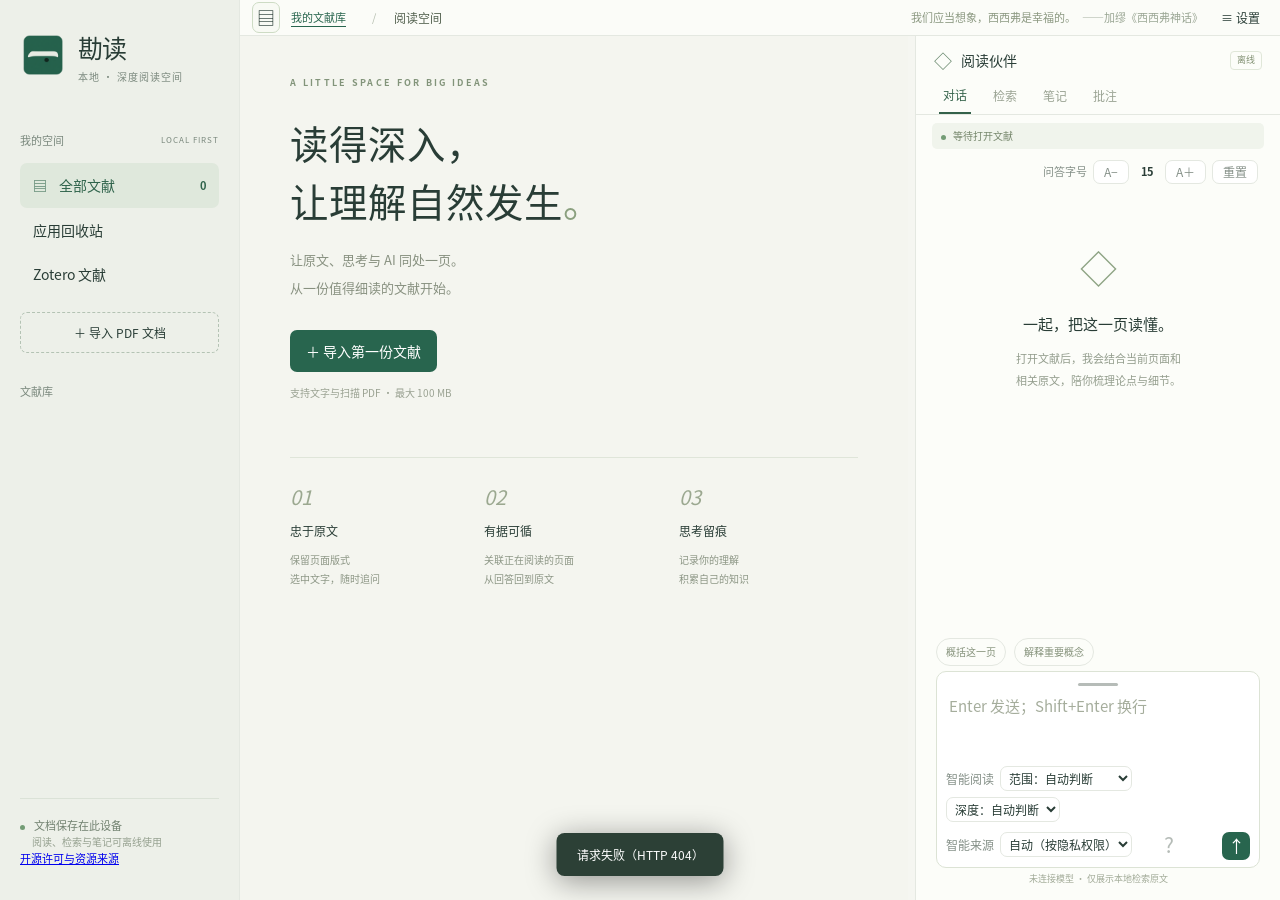
==== static/index.html @ feab648e "勘读 KanRead：首个公开版本 本地优先的人文社科文献工作台：读文献、翻译、批注、笔记、检索都在同一个窗口里完成， 数据留在本机 SQLite。核心主张是**每句结论都要对得上原文**——回答生成" ====
<!doctype html>
<html lang="zh-CN"><head><meta charset="utf-8"><meta name="viewport" content="width=device-width, initial-scale=1"><title>勘读 · KanRead</title><link rel="icon" type="image/png" sizes="512x512" href="/static/icon.png?v=__ASSET_VERSION__"><link rel="icon" type="image/png" sizes="256x256" href="/static/icon-256.png?v=__ASSET_VERSION__"><link rel="stylesheet" href="/static/style.css?v=__ASSET_VERSION__"></head>
<body>
<aside class="library">
  <a class="brand" href="/"><img class="brand-mark" src="/static/icon-256.png?v=__ASSET_VERSION__" alt="" width="46" height="46"><span class="brand-name">勘读<small>本地 · 深度阅读空间</small></span></a>
  <div class="section-label">我的空间 <span>LOCAL FIRST</span></div>
  <button id="library-home" class="nav active">▤ <span>全部文献</span><b id="count">0</b></button>
  <button class="nav" data-library-view="trash">应用回收站</button><button class="nav" data-library-view="zotero">Zotero 文献</button><button id="import" class="import">＋ 导入 PDF 文档</button><input id="file" type="file" accept=".pdf,application/pdf" hidden>
  <div class="section-label list-heading">文献库</div><div id="documents"></div>
  <div class="local-status"><i></i> 文档保存在此设备<small>阅读、检索与笔记可离线使用</small><a href="/legal/NOTICE.html" target="_blank" rel="noopener">开源许可与资源来源</a></div>
</aside>
<main>
  <header><div class="breadcrumb"><button id="breadcrumb-home" title="返回文献工作台">我的文献库</button> <span>/</span> <strong id="doc-title">阅读空间</strong></div><div class="header-right"><p class="epigraph">我们应当想象，西西弗是幸福的。<cite>——加缪《西西弗神话》</cite></p><button id="settings" class="icon-button">≡ <span>设置</span></button></div></header>
  <section id="workbench" hidden>
<div class="workbench-heading"><div><div class="eyebrow">LOCAL LIBRARY</div><h1>文献工作台</h1><p>管理文献、继续阅读，让资料有序积累。</p></div><button id="workbench-import" class="primary">＋ 导入文献</button></div>
<nav class="library-views"><button data-library-view="library" class="active">全部文献</button><button data-library-view="trash">应用回收站</button><button data-library-view="zotero">Zotero</button></nav><div id="library-panel"><div class="workbench-controls"><input id="library-query" aria-label="搜索文献名称、标签或作者" placeholder="搜索文献名称、标签或作者"><select id="library-sort" aria-label="文献排序"><option value="recent">最近导入</option><option value="name">名称排序</option><option value="progress">阅读进度</option></select><input id="show-trash" type="checkbox" hidden></div>
<p id="library-summary" class="hint"></p><div id="document-grid"></div>
<p class="hint">导入 PDF 会复制到应用目录，不移动原文件。应用回收站仅隐藏本应用记录；彻底删除直接删除本应用副本、缓存和阅读数据，不进入 Windows 回收站，不删除原文件或 Zotero / 云端附件。</p></div><section id="zotero-panel" hidden><h2>Zotero 文献</h2><p class="hint">无需手动导入。本机附件以只读链接打开；云端 / 坚果云附件按需缓存。首次打开建立本地索引，批注仅保存在本应用。</p><label>分类 <select id="zotero-collection" aria-label="Zotero 分类"><option value="">全部文献</option></select></label><p class="hint">分类按 Zotero 层级展示，选择分类查看直接收录的文献；子分类可单独选择。</p><form id="zotero-search"><input id="zotero-query" placeholder="搜索 Zotero 文献标题或作者" aria-label="搜索 Zotero 文献标题或作者"><button class="secondary">刷新 / 搜索</button></form><p id="zotero-feedback" role="status"></p><div id="zotero-items"></div><button id="zotero-more" hidden>加载更多</button></section>
</section><div class="workspace">
    <section class="reader">
      <div id="welcome" class="welcome"><div class="eyebrow">A LITTLE SPACE FOR BIG IDEAS</div><h1>读得深入，<br>让理解自然发生<span>。</span></h1><p>让原文、思考与 AI 同处一页。<br>从一份值得细读的文献开始。</p><button id="start" class="primary">＋ 导入第一份文献</button><small>支持文字与扫描 PDF · 最大 100 MB</small><div class="feature-grid"><div><b>01</b><h3>忠于原文</h3><p>保留页面版式<br>选中文字，随时追问</p></div><div><b>02</b><h3>有据可循</h3><p>关联正在阅读的页面<br>从回答回到原文</p></div><div><b>03</b><h3>思考留痕</h3><p>记录你的理解<br>积累自己的知识</p></div></div></div>
      <div id="toolbar" class="toolbar" hidden><div><button id="prev" title="上一页">‹</button><input id="page-number" type="number" min="1" aria-label="页码"><span id="page-total"></span><button id="next" title="下一页">›</button></div><div><button id="zoom-out" title="缩小">−</button><span id="zoom-label">100%</span><button id="zoom-in" title="放大">＋</button><span class="divider"></span><button id="crop">▣ 框选识别</button></div></div>
      <div id="viewport" class="viewport" hidden><div id="paper"><img id="page-image" draggable="false" alt="PDF 原始页面"><div id="annotation-layer"></div><div id="text-layer"></div><div id="highlight"></div><div id="crop-box"></div></div></div>
      <div id="reader-footer" class="reader-footer" hidden><span>选中文字后点击「提问」，或按 Ctrl + Enter</span><button id="annotate-selection">添加批注</button><button id="ask-selection">◇ 对选中文字提问</button></div>
    </section>
    <aside class="assistant-panel"><div class="panel-title"><span class="spark">◇</span><b>阅读伙伴</b><span id="model-badge">离线</span></div>
      <div class="tabs"><button class="active" data-tab="chat">对话</button><button data-tab="search">检索</button><button data-tab="notes">笔记</button><button data-tab="annotations">批注</button></div>
      <div id="context" class="context"><i></i><span>等待打开文献</span></div>
      <section id="chat-tab" class="tab-content"><div class="chat-toolbar" role="group" aria-label="问答字号"><span>问答字号</span><button type="button" id="chat-font-down" aria-label="减小问答字号">A−</button><output id="chat-font-value" aria-live="polite">15</output><button type="button" id="chat-font-up" aria-label="增大问答字号">A＋</button><button type="button" id="chat-font-reset">重置</button></div><div id="messages" class="messages"><div class="chat-intro"><span>◇</span><h2>一起，把这一页读懂。</h2><p>打开文献后，我会结合当前页面和<br>相关原文，陪你梳理论点与细节。</p></div></div><div id="selection" hidden><div>选中的原文 <span id="selection-origin"></span><button id="edit-selection" hidden>编辑</button><button id="clear-selection">×</button></div><p></p><textarea id="selection-editor" rows="4" aria-label="可校对的选文" placeholder="识别结果可以在这里直接修改，改完点「完成」" hidden></textarea></div><div class="suggestions"><button data-question="请概括当前页的核心论点">概括这一页</button><button data-question="请解释当前页的重要概念">解释重要概念</button></div><form id="chat-form"><textarea id="question" rows="3" placeholder="Enter 发送；Shift / Ctrl + Enter 换行" aria-label="向阅读伙伴提问"></textarea><div class="compose-bottom"><label class="reading-picker"><span>智能阅读</span><select id="reading-scope" aria-label="阅读范围" title="读哪里：本页与相邻页 / 整篇文献 / 跨文献"><option value="auto">范围：自动判断</option><option value="local">范围：本页与相邻页</option><option value="document">范围：整篇文献</option><option value="corpus">范围：跨文献</option></select><select id="reading-rigor" aria-label="阅读深度" title="读多深：是否做缺口回读"><option value="auto">深度：自动判断</option><option value="fast">深度：快速</option><option value="standard">深度：标准</option><option value="exhaustive">深度：全面核查</option></select></label><label class="reading-picker"><span>智能来源</span><select id="source-policy" aria-label="来源策略" title="能不能用文献以外的来源"><option value="auto">自动（按隐私权限）</option><option value="document_only">仅文献</option></select></label><input id="cross-book" type="checkbox" hidden="hidden"><input id="whole-doc" type="checkbox" hidden="hidden"><input id="use-knowledge" type="checkbox" hidden="hidden"><input id="use-web" type="checkbox" hidden="hidden"><select id="mode" aria-label="阅读模式" hidden><option value="close">精读</option><option value="broad">泛读</option></select><button id="reading-help" class="reading-help" type="button" aria-haspopup="dialog" title="这些选项分别会做什么" aria-label="选项说明">?</button><button id="send" class="primary" type="submit" title="发送">↑</button></div></form><dialog id="reading-help-dialog" class="reading-help-dialog" aria-label="智能阅读与智能来源说明"><h3>智能阅读 / 智能来源会做什么</h3><p id="reading-hint" class="reading-hint" role="status" aria-live="polite"></p><p class="hint">换一个选项，这里的内容会跟着变；文案描述的是程序里真实发生的事。</p><form method="dialog"><button class="primary" type="submit">知道了</button></form></dialog><p id="mode-help" class="mode-help" hidden>精读：优先选段与邻页，解释概念、论据和推理。</p><div id="web-options" hidden><small>自动规划搜索主题，默认发送前确认。平台和隐私权限在「设置」管理。</small></div><div class="privacy-caption" id="privacy">未连接模型 · 仅展示本地检索原文</div></section>
      <section id="search-tab" class="tab-content" hidden><form id="search-form" class="search-form"><input id="search-query" placeholder="搜索概念、关键词…" required aria-label="检索词"><button class="primary">检索</button></form><p class="hint">搜索范围与模式沿用对话下方设置。</p><div id="search-results"></div></section>
      <section id="notes-tab" class="tab-content" hidden><div class="notes-head"><span>把理解写下来</span><button id="export">↓ 导出 Markdown</button></div><form id="note-form"><textarea id="note-content" rows="5" placeholder="记录此页的想法，选中的原文将一并保存…" required></textarea><button class="primary">保存笔记</button></form><div id="notes"></div></section>
      <section id="annotations-tab" class="tab-content" hidden><p class="hint">选文可标记高亮、下划线或段落侧线；扫描页可直接框选。此处添加整页批注，原 PDF 不改写。</p><button id="new-annotation" class="secondary">＋ 添加批注</button><button id="undo-annotation" hidden>撤销删除</button><div id="annotations"></div></section>
    </aside>
  </div>
</main>
<div id="toast" role="status" popover="manual" hidden></div>
<div id="context-menu" role="menu" hidden></div>
<dialog id="annotation-dialog"><div class="annotation-dialog-head" id="annotation-dialog-head"><h2 id="annotation-title">添加批注</h2><div class="annotation-dialog-grip" aria-hidden="true"></div><button type="button" id="annotation-dialog-reset" class="annotation-dialog-reset" title="把窗口放回默认位置与大小">复位</button></div><form id="annotation-form"><blockquote id="annotation-quote"></blockquote><textarea id="annotation-content" rows="5" maxlength="20000" aria-label="批注内容" placeholder="写下想法，或直接保存原文高亮"></textarea><div class="annotation-fields"><label>标记颜色 <select id="annotation-color"><option value="yellow">黄色</option><option value="green">绿色</option><option value="blue">蓝色</option></select></label></div><div class="dialog-actions"><button type="button" id="annotation-cancel">取消</button><button class="primary">保存批注</button></div></form></dialog>
<dialog id="search-plan-dialog"><h2>确认公开搜索主题</h2><p id="plan-description"></p><ul id="plan-queries"></ul><p>只有这些关键词会发送到搜索平台。不满意可取消，并在设置中收紧权限后重试。</p><div class="dialog-actions"><button id="plan-cancel">取消联网</button><button id="plan-approve" class="primary">允许本次搜索</button></div></dialog>
<dialog id="purge-dialog"><form id="purge-form"><h2>彻底删除应用数据</h2><p id="purge-description"></p><input id="purge-name" aria-label="确认文献完整名称" required><div class="dialog-actions"><button type="button" id="purge-cancel">取消</button><button class="primary">永久删除</button></div></form></dialog>
<dialog id="settings-dialog" aria-labelledby="settings-title">
  <div class="settings-heading"><div><div class="eyebrow">YOUR MODELS, YOUR WORKSPACE</div><h2 id="settings-title">设置</h2><p>云端或本地，每一步都由你选择。</p></div><button id="settings-close" class="close" aria-label="关闭设置">×</button></div>
  <p class="builtin-note">无需 API 的基础能力已内置：TF-IDF 稀疏向量、词项重排序及中英文 OCR。以下可选服务用于升级语义理解；不会自动下载其他模型。</p><div class="model-flow"><span>问题范围 <small>确定需要读什么</small></span><b>→</b><span>连续原文 <small>需要时检索定位</small></span><b>→</b><span>会话模型 <small>一次或分批完整阅读</small></span></div>
  <div class="settings-body">
    <nav class="settings-nav" aria-label="设置栏目"><div class="settings-group">AI 与检索</div><button type="button" class="active" data-setting-tab="chat">◇ 会话模型<small>解释、总结与阅读问答</small></button><button type="button" data-setting-tab="embedding">◎ Embedding<small>RAG · 语义检索</small></button><button type="button" data-setting-tab="rerank">⇅ Rerank<small>RAG · 重排序，可选</small></button><button type="button" data-setting-tab="web">联网搜索<small>平台与隐私权限</small></button><div class="settings-group">交互</div><button type="button" data-setting-tab="speech">语音输入与播报</button><button type="button" data-setting-tab="shortcuts">快捷键与阅读</button><div class="settings-group">文献来源</div><button type="button" data-setting-tab="zotero">Zotero<small>本机 / 云端 / 坚果云</small></button></nav>
    <div class="settings-panels"><form id="model-settings-form" novalidate><div id="model-profile-panels"></div></form><section id="speech-settings-panel" class="model-profile" hidden></section><section id="shortcut-settings-panel" class="model-profile" hidden></section><section id="web-settings-panel" class="model-profile" hidden></section><section id="zotero-settings-panel" class="model-profile" hidden></section></div>
  </div>
  <div class="settings-footer"><div id="settings-feedback" role="status">设置仅保存到此设备，保存后立即生效。</div><div class="settings-save-row"><span>密钥使用 Windows 账户加密保存 · <a href="/legal/NOTICE.html" target="_blank" rel="noopener">授权声明</a></span><button id="settings-save" class="primary" type="submit" form="model-settings-form">保存全部设置</button></div></div>
</dialog>
<script>window.__ASSET_VERSION='__ASSET_VERSION__';</script><script src="/static/boot.js?v=__ASSET_VERSION__"></script></body></html>
---- static/style.css ----
@font-face{font-family:"Reader Noto";src:url("/static/fonts/NotoSansCJKsc-Regular.otf") format("opentype");font-weight:100 500;font-style:normal;font-display:block}
@font-face{font-family:"Reader Noto";src:url("/static/fonts/NotoSansCJKsc-Bold.otf") format("opentype");font-weight:600 900;font-style:normal;font-display:block}

:root{--ink:#293d36;--muted:#859088;--accent:#28654e;--line:#e4e8e1;--paper:#fff;--bg:#f5f6f1}*{box-sizing:border-box}body{margin:0;color:var(--ink);font:14px/1.6 "Reader Noto",sans-serif;background:var(--bg);height:100vh;display:flex}button,input,textarea,select{font:inherit}button{cursor:pointer;border:0;background:transparent;color:inherit;border-radius:7px}button:hover{background:#e9eee7}button:disabled{opacity:.45;cursor:wait}input,textarea,select{color:var(--ink);border:1px solid var(--line);border-radius:7px;background:white;outline:none}input:focus,textarea:focus{border-color:#659b7d;box-shadow:0 0 0 2px #28654e14}button:focus-visible{outline:2px solid #659b7d;outline-offset:2px}[hidden]{display:none!important}.library{width:240px;flex-shrink:0;background:#edf0e9;border-right:1px solid var(--line);padding:32px 20px;display:flex;flex-direction:column}.brand{display:flex;gap:12px;text-decoration:none;color:var(--ink);font-family:"Reader Noto",sans-serif;font-size:46px;font-style:italic;line-height:1}.brand span{font-family:"Reader Noto",sans-serif;font-style:normal;font-size:25px;letter-spacing:-1px;padding-top:1px}.brand small{display:block;font:10px/2.6 "Reader Noto",sans-serif;letter-spacing:2px;color:#7b897e}.section-label{font-size:11px;color:#7b897e;margin-top:42px;margin-bottom:14px;display:flex;justify-content:space-between}.section-label span{font-size:8px;letter-spacing:1px;padding-top:2px}.nav{display:flex;gap:12px;align-items:center;padding:11px 13px;text-align:left}.nav.active{background:#dfe8dc;color:#2f634b}.nav b{margin-left:auto;font-size:11px}.import{border:1px dashed #b4c3b4;margin-top:15px;padding:10px;font-size:12px}.list-heading{margin-top:30px}#documents{overflow:auto;flex:1}.document-item{width:100%;padding:12px 10px;display:block;text-align:left;margin-bottom:6px}.document-item.active{background:#fff9;box-shadow:0 1px 4px #263d3510}.document-item strong{display:block;white-space:nowrap;overflow:hidden;text-overflow:ellipsis;font-size:12px;font-weight:500}.document-item small{display:block;color:var(--muted);margin-top:5px;font-size:10px}.document-item .progress{height:2px;background:#dde5da;margin-top:9px}.progress i{display:block;height:100%;background:#74947c}.local-status{font-size:11px;color:#728271;border-top:1px solid #dbe2d7;padding-top:18px;margin-top:20px}.local-status small{display:block;font-size:10px;color:#95a08f;padding-left:12px}.local-status i,.context i{display:inline-block;width:5px;height:5px;background:#739c75;border-radius:50%;margin-right:7px}main{flex:1;min-width:0;display:flex;flex-direction:column}header{height:73px;flex-shrink:0;border-bottom:1px solid var(--line);display:flex;align-items:center;justify-content:space-between;padding:0 30px;background:#fbfcf8}.breadcrumb{font-size:11px;color:#879287;overflow:hidden;white-space:nowrap;text-overflow:ellipsis}.breadcrumb span{margin:0 12px;color:#b6bfb1}.breadcrumb strong{font-weight:500;color:#546250}.icon-button{font-size:12px;padding:8px;white-space:nowrap}.workspace{display:flex;flex:1;min-height:0}.reader{flex:1;min-width:0;display:flex;flex-direction:column;background:#f4f5ef}.welcome{max-width:760px;margin:auto;padding:40px 50px;width:100%;overflow:auto}.eyebrow{font-size:9px;letter-spacing:2.3px;color:#82947a;font-weight:600}h1{font-family:"Reader Noto",sans-serif;font-size:clamp(30px,3vw,46px);font-weight:500;line-height:1.5;letter-spacing:1px;margin:24px 0 16px}h1 span{color:#8ba07f}.welcome>p{font-size:13px;line-height:2.2;color:#889180;margin-bottom:27px}.primary{background:var(--accent);color:white;padding:10px 16px}.primary:hover{background:#1e513d}.welcome>small{display:block;font-size:10px;color:#99a191;margin-top:13px}.feature-grid{border-top:1px solid #dfe5d9;margin-top:56px;padding-top:24px;display:grid;grid-template-columns:repeat(3,1fr);gap:15px}.feature-grid b{font:italic 20px "Reader Noto";color:#9ba890}.feature-grid h3{font-size:12px;font-weight:500;margin:10px 0 5px}.feature-grid p{font-size:10px;line-height:1.9;color:#8c9685}.assistant-panel{width:365px;flex-shrink:0;background:#fcfdf9;border-left:1px solid var(--line);display:flex;flex-direction:column;min-height:0}.panel-title{display:flex;gap:9px;align-items:center;padding:24px 24px 15px}.panel-title b{font-size:14px;font-weight:500}.spark{font-size:24px;color:#648468}#model-badge{font-size:9px;border:1px solid #e0e7d9;border-radius:4px;margin-left:auto;padding:1px 6px;color:#819072}.tabs{display:flex;border-bottom:1px solid var(--line);padding:0 23px;gap:28px}.tabs button{border-radius:0;padding:8px 4px 12px;color:#9aa393;font-size:12px}.tabs button.active{border-bottom:2px solid #34624a;color:#34624a}.context{margin:16px 20px 8px;padding:8px 12px;background:#f0f4ec;border-radius:5px;font-size:10px;color:#76876c}.tab-content{flex:1;min-height:0;padding:0 20px 14px;overflow:auto}#chat-tab{display:flex;flex-direction:column}.messages{flex:1;min-height:0;overflow:auto;padding:12px 0}.chat-intro{text-align:center;padding:40px 0}.chat-intro>span{font-size:37px;color:#8da383}.chat-intro h2{font-size:15px;font-weight:500;margin:15px 0 9px}.chat-intro p{font-size:11px;color:#939d8d;line-height:2}.suggestions{display:flex;gap:8px;margin:10px 0}.suggestions button{font-size:10px;border:1px solid var(--line);padding:5px 9px;border-radius:20px;color:#85927b}#chat-form{border:1px solid #dce3d5;border-radius:10px;background:#fff;padding:10px}textarea{width:100%;resize:vertical;padding:10px;font-size:12px}#question{border:0;padding:3px;resize:none;box-shadow:none}::placeholder{color:#a5ad9c}.compose-bottom{display:flex;align-items:center;font-size:10px;gap:7px}.compose-bottom label{display:flex;align-items:center;white-space:nowrap}.compose-bottom input{accent-color:var(--accent)}.compose-bottom select{border:0;font-size:10px;color:#839174;background:transparent}.compose-bottom button{margin-left:auto;font-size:21px;padding:0 11px}.privacy-caption{text-align:center;font-size:9px;color:#a1aa97;margin-top:10px}.toolbar{height:54px;display:flex;align-items:center;justify-content:space-between;padding:0 22px;border-bottom:1px solid var(--line);font-size:11px}.toolbar>div{display:flex;align-items:center;gap:9px}.toolbar button{padding:4px 9px}.toolbar input{width:47px;padding:3px;text-align:center}.divider{height:18px;width:1px;background:var(--line);margin:0 8px}.viewport{flex:1;overflow:auto;padding:28px;min-height:0}.reader-footer{font-size:9px;color:#8c9684;display:flex;justify-content:space-between;align-items:center;padding:10px 22px;border-top:1px solid var(--line)}.reader-footer button{font-size:10px;color:var(--accent)}#paper{position:relative;box-shadow:0 4px 24px #283a3210;margin:0 auto;background:#fff}#page-image{display:block;width:100%;pointer-events:none}#text-layer{position:absolute;inset:0;overflow:hidden}#text-layer span{position:absolute;color:transparent;white-space:pre;transform-origin:0 0;line-height:1;cursor:text}#text-layer ::selection{background:#75aa7b55;color:transparent}#paper.cropping{cursor:crosshair;touch-action:none}#paper.cropping #text-layer{pointer-events:none}#crop.active{background:#dce8d5}#crop-box,#highlight{position:absolute;pointer-events:none;display:none;border:1px solid #49835e;background:#73a56b33}#highlight{background:#f5cb5f55;border-color:#d8b75f}#selection{background:#eef3e9;border-left:2px solid #72966a;font-size:10px;padding:8px 10px;max-height:105px;overflow:auto}#selection>div{display:flex;justify-content:space-between;color:#688460}#selection p{margin:5px 0;white-space:pre-wrap}.message{padding:13px;margin:9px 0;font-size:12px;line-height:1.9;white-space:pre-wrap;overflow-wrap:anywhere;background:#f0f3ed;border-radius:8px}.message.user{background:#e3ece0;margin-left:25px}.message .role{display:block;font-size:9px;color:#829276;margin-bottom:6px}.sources{display:flex;flex-wrap:wrap;gap:5px;margin-top:12px}.sources button{font-size:9px;background:#fff;border:1px solid #d9e4d3;padding:3px 6px}.search-form{display:flex;gap:8px;margin-top:15px}.search-form input{min-width:0;flex:1;padding:8px}.search-form button{padding:8px}.hint{font-size:11px;color:#88927f}.result,.note{background:white;border:1px solid var(--line);border-radius:8px;padding:13px;margin-top:12px;font-size:12px;white-space:pre-wrap;overflow-wrap:anywhere}.result{display:block;width:100%;text-align:left}.result small,.note small{display:block;color:#7b9270;font-size:10px;margin-bottom:8px}.notes-head{display:flex;justify-content:space-between;font-size:11px;margin:16px 0}.notes-head button{font-size:10px;color:var(--accent)}#note-form>button{margin-top:8px;font-size:11px}.note blockquote{border-left:2px solid #c3d3b8;margin:10px 0;padding-left:10px;color:#87917e}.note p{margin-bottom:0}#toast{position:fixed;inset:auto auto 24px 50%;margin:0;transform:translateX(-50%);background:#2c4036;color:white;border:0;border-radius:8px;box-shadow:0 5px 30px #0006;padding:12px 20px;font-size:12px;z-index:2147483647;max-width:90vw;overflow-wrap:anywhere;pointer-events:none}dialog{max-width:570px;width:90%;border:1px solid var(--line);border-radius:15px;padding:32px;color:var(--ink);box-shadow:0 20px 80px #0003}dialog::backdrop{background:#263e3550}dialog h2{font-size:22px}dialog h3{font-size:14px;margin-top:24px}dialog p{font-size:12px;color:#7c8972;line-height:1.9}dialog pre{background:#f0f3ec;padding:14px;font-size:11px;white-space:pre-wrap;overflow-wrap:anywhere}.close{float:right;font-size:24px}#connection-status{padding:12px;background:#edf3e6;font-size:12px;border-radius:6px}@media(min-width:1600px){.assistant-panel{width:410px}.welcome{padding:60px}}@media(max-width:1150px){.library{width:190px;padding:24px 13px}.assistant-panel{width:315px}.welcome{padding:30px}.feature-grid{gap:10px}.reader-footer>span{display:none}.toolbar{padding:0 8px}.toolbar>div{gap:3px}}@media(max-width:850px){body{height:auto;min-height:100vh}.library{width:155px;position:sticky;top:0;height:100vh}.workspace{flex-direction:column}.reader{min-height:600px}.assistant-panel{width:100%;min-height:570px;border-top:1px solid var(--line)}.messages{max-height:450px;min-height:220px}.viewport{max-height:75vh}.brand{font-size:32px}.brand span{font-size:20px}.brand small{font-size:8px;letter-spacing:0}.section-label span{display:none}header{padding:0 15px}.feature-grid{margin-top:30px}}@media(max-width:520px){.library{width:70px;padding:20px 6px}.brand{justify-content:center}.brand span,.section-label,.nav span,.nav b,.local-status{display:none}.nav{justify-content:center}.import{font-size:10px;padding:7px 2px}.document-item{padding:8px 3px}.document-item strong{font-size:9px}.document-item small{font-size:8px}.welcome{padding:30px 23px}.feature-grid p{font-size:9px}.icon-button span{display:none}}

/* Model configuration dialog */
#settings-dialog{width:min(880px,94vw);max-width:880px;padding:0;max-height:92vh;overflow:auto;background:#fbfcf8} .settings-heading{padding:26px 30px 16px;display:flex;justify-content:space-between;align-items:flex-start}.settings-heading h2{margin:8px 0 4px}.settings-heading p{margin:0}.settings-heading .close{float:none;padding:0 8px}.model-flow{display:flex;justify-content:center;gap:22px;align-items:center;margin:0 30px 22px;padding:14px;background:#edf2e7;border-radius:9px;font-size:12px}.model-flow span small{display:block;font-size:10px;color:#88957d}.model-flow b{font-weight:400;color:#9cad8f}.settings-body{display:grid;grid-template-columns:185px 1fr;border-top:1px solid var(--line)}.settings-nav{padding:18px 12px;border-right:1px solid var(--line);background:#f2f5ed}.settings-nav button{display:block;text-align:left;width:100%;padding:13px 12px;margin-bottom:8px;font-size:13px}.settings-nav button small{display:block;font-size:10px;margin:5px 0 0;color:#8b9880}.settings-nav button.active{background:#e0ead8;color:#2b6549}.model-profile{padding:22px 28px}.profile-heading{display:flex;align-items:flex-start;gap:12px;justify-content:space-between}.profile-heading h3{margin:0 0 8px;font-size:17px}.profile-heading p{margin:0;max-width:365px;font-size:11px}.model-toggle{display:flex;align-items:center;gap:5px;white-space:nowrap;font-size:12px;padding-top:2px}.model-toggle input,.key-clear input{accent-color:var(--accent)}.profile-off{margin:14px 0 0;padding:9px 12px;background:#f1f3ed;border-radius:6px;color:#829178;font-size:11px}.model-field{display:block;margin-top:16px}.model-field>span{display:block;font-size:11px;font-weight:600;margin-bottom:6px}.model-field input,.model-field select{width:100%;padding:9px 10px;min-width:0;font-size:12px}.model-help{font-size:10px!important;color:#8d9884!important;margin:5px 0 0!important}.key-clear{display:flex;gap:5px;align-items:center;margin-top:6px;font-size:10px;color:#8b7968}.model-row{display:flex;gap:7px}.model-row input{flex:1}.secondary{border:1px solid #cddbc4;padding:8px 12px;white-space:nowrap;font-size:11px;background:#f8faf4}.fetched-models{display:block;width:100%;margin-top:8px;padding:8px;font-size:11px}.model-advanced{margin-top:18px;font-size:11px;color:#748268}.model-advanced summary{cursor:pointer}.model-advanced .model-field{margin-top:8px}.profile-actions{display:flex;align-items:center;gap:12px;margin-top:18px}.profile-feedback{font-size:11px;color:#397752;line-height:1.8;min-height:0;margin-top:10px;overflow-wrap:anywhere}.error{color:#b44e3e!important}.model-privacy{font-size:10px!important;color:#8e9884!important;border-top:1px solid var(--line);padding-top:12px;margin-top:15px!important}.settings-footer{position:sticky;bottom:0;background:#f6f8f1;border-top:1px solid var(--line);padding:14px 28px}.settings-save-row{display:flex;justify-content:space-between;align-items:center;gap:15px;margin-top:9px}.settings-save-row>span{font-size:10px;color:#8c977f}#settings-feedback{font-size:11px;color:#738368}#model-badge{cursor:pointer;max-width:180px;overflow:hidden;text-overflow:ellipsis;white-space:nowrap}#model-settings-form{min-width:0}.profile-disabled{opacity:.85}@media(max-width:700px){.settings-heading{padding:20px}.model-flow{margin:0 20px 15px;gap:12px;font-size:10px}.model-flow small{font-size:8px!important}.settings-body{display:block}.settings-nav{display:flex;gap:6px;border-right:0;border-bottom:1px solid var(--line);padding:9px 13px}.settings-nav button{margin:0;font-size:11px;padding:10px 8px}.settings-nav button small{font-size:9px}.model-profile{padding:20px}.settings-footer{padding:12px 20px}.settings-save-row>span{max-width:160px}}
@media(max-height:650px){.settings-heading{padding:16px 22px 12px}.settings-heading h2{font-size:20px}.settings-heading .eyebrow{display:none}.model-flow{display:none}.settings-nav{padding-top:8px;padding-bottom:8px}.settings-nav button{padding-top:8px;padding-bottom:8px}.model-profile{padding-top:16px}.settings-footer{padding-top:10px;padding-bottom:10px}}
#settings-dialog[open]{display:flex;flex-direction:column;height:min(820px,92vh);overflow:hidden}.settings-heading,.model-flow,.settings-footer{flex-shrink:0}.settings-body{flex:1;min-height:0;overflow:auto}.settings-footer{position:static}.settings-nav{position:sticky;top:0;align-self:start;z-index:1}body:has(#settings-dialog[open]){overflow:hidden}@media(max-width:700px){.settings-nav{background:#f2f5ed}.model-profile{padding-bottom:24px}}

code,pre{font-family:"Reader Noto",sans-serif}
.managing .workspace{display:none}body:not(.managing) #workbench{display:none}#workbench{overflow:auto;padding:32px;flex:1}.workbench-heading{display:flex;align-items:center;justify-content:space-between;gap:20px}.workbench-heading h1{font-size:30px;margin:8px 0}.workbench-heading p{color:var(--muted)}.workbench-controls{display:flex;gap:12px;flex-wrap:wrap;margin:25px 0 12px}.workbench-controls input,.workbench-controls select{padding:9px}.workbench-controls>input{flex:1;min-width:140px}.workbench-controls label{display:flex;align-items:center;gap:5px}#document-grid{display:grid;grid-template-columns:repeat(auto-fill,minmax(250px,1fr));gap:18px}.document-card{background:white;border:1px solid var(--line);border-radius:12px;padding:20px}.document-card h2{font-size:16px;overflow-wrap:anywhere;margin-top:0}.document-card progress{width:100%;height:5px;accent-color:var(--accent)}.document-actions{display:flex;flex-wrap:wrap;gap:8px;margin-top:20px}.builtin-note{margin:0;padding:8px 28px;background:#edf2e7;flex-shrink:0}#text-layer{user-select:text;-webkit-user-select:text}@media(max-width:600px){#workbench{padding:18px}.workbench-heading{align-items:flex-start;flex-direction:column}#document-grid{grid-template-columns:1fr}.builtin-note{font-size:10px;padding:8px 20px}}

#breadcrumb-home{padding:5px 8px;color:var(--accent);text-decoration:underline;text-underline-offset:4px}.source-options{display:flex;gap:10px;flex-wrap:wrap;font-size:10px;margin:7px 0}.source-options label{display:flex;align-items:center;gap:3px}.source-options button{color:var(--accent);text-decoration:underline}.mode-help{font-size:10px;color:#667762;margin:7px 0}#web-options input{width:100%;padding:7px;font-size:11px}#web-options small{display:block;font-size:9px;color:#7c8972}.answer-section{padding:10px 0;border-top:1px solid #dce3d6;margin-top:8px}.source-label{display:block;font-size:11px;margin-bottom:8px;color:#34624a}.source-model .source-label{color:#785a36}.source-web .source-label{color:#416987}.source-web a{display:block;color:#416987;margin-top:10px;overflow-wrap:anywhere}.source-web small{font-size:9px;color:#778780}.message-quote{border-left:3px solid #8dab78;margin:0 0 12px;padding:7px 10px;background:#ffffff80}.message-quote p{margin:6px 0;max-height:170px;overflow:auto}.message-quote small,.message-quote button{font-size:10px;color:#577747}#annotation-layer{position:absolute;inset:0;pointer-events:none}.annotation-mark{position:absolute;mix-blend-mode:multiply}.annotation-mark.yellow{background:#ffe26f80}.annotation-mark.green{background:#99da9380}.annotation-mark.blue{background:#87c9f580}#annotations .note button{margin-right:8px}#context-menu{position:fixed;z-index:50;width:210px;padding:6px;background:#fff;border:1px solid var(--line);border-radius:9px;box-shadow:0 8px 30px #0002}#context-menu button{display:block;text-align:left;width:100%;padding:9px 12px;font-size:12px}#annotation-dialog blockquote{margin:12px 0;padding:10px;border-left:3px solid #8dab78;max-height:150px;overflow:auto;white-space:pre-wrap;font-size:12px}.dialog-actions{display:flex;justify-content:flex-end;gap:10px;margin-top:18px}#search-dialog label{display:block;margin-top:14px}#search-key{display:block;width:100%;padding:9px;margin-top:6px}.tabs{gap:18px}.compose-bottom{flex-wrap:wrap}#reader-footer{gap:6px}
.library-views{display:flex;gap:12px;margin:18px 0;flex-wrap:wrap}.library-views button{padding:9px 18px;border:1px solid var(--line)}.library-views button.active{background:#dfe8dc;color:var(--accent)}.storage-label{font-size:10px;color:#6e806c}.document-card{cursor:pointer}.document-card:focus-visible{outline:2px solid var(--accent)}.document-card:hover{border-color:#9db99b}.settings-panels{min-width:0}.settings-panels form>button{margin-top:18px}.settings-nav{max-height:100%;overflow:auto}#web-settings-panel input[type=checkbox],#zotero-settings-panel input[type=checkbox]{width:auto}#zotero-search{display:flex;gap:10px}#zotero-query{padding:10px;flex:1;min-width:0}.zotero-item{display:block;text-align:left;width:100%;padding:16px;margin:10px 0;background:#fff;border:1px solid var(--line)}.zotero-item small{display:block;color:var(--muted)}#purge-name{width:100%;padding:10px}#plan-queries{white-space:pre-wrap;overflow-wrap:anywhere}#search-plan-dialog{max-height:90vh;overflow:auto}#text-layer{overflow:visible}#text-layer span{display:inline-block}#annotation-layer{z-index:1;overflow:visible}#text-layer{z-index:2}#highlight,#crop-box{z-index:3}.annotation-mark{min-height:2px}@media(max-width:700px){.settings-nav{flex-wrap:wrap;position:static}.settings-nav button{width:auto;flex:1;min-width:90px}}

#settings-dialog.connection-view .model-flow,#settings-dialog.connection-view .builtin-note{display:none}
#annotation-layer{mix-blend-mode:multiply}

.panel-splitter{width:7px;flex-shrink:0;cursor:col-resize;touch-action:none;background:transparent}.panel-splitter:hover,.panel-splitter:focus-visible{background:#a8c6ad}.resizing-panel{user-select:none;cursor:col-resize}.web-evidence{margin-top:12px;white-space:normal}.web-evidence summary{cursor:pointer;color:#416987}.web-evidence p{font-size:11px;color:#758276}@media(min-width:851px){.assistant-panel{width:var(--chat-width,365px)}}@media(max-width:850px){.panel-splitter{display:none}}

/* Reading workspace prioritizes messages; composer remains independently resizable. */
.sidebar-hidden>.library{display:none}#toggle-library{font-size:11px;white-space:nowrap;margin-right:10px}.panel-title{padding:10px 18px 5px}.panel-title .spark{font-size:18px}.tabs button{padding:5px 4px 8px}.context{margin:8px 16px 5px;padding:5px 9px}.suggestions{margin:5px 0}.privacy-caption{margin-top:4px}.mode-help{margin:4px 0}#question{resize:vertical;min-height:52px;max-height:35vh;height:70px;overflow:auto}#messages{min-height:140px}.source-options{margin:4px 0}#chat-form{padding:7px 9px}.speech-controls{display:flex;align-items:center;gap:6px;font-size:11px;margin:4px 0}.speech-controls button{padding:3px 8px;border:1px solid var(--line)}#voice-feedback{font-size:11px;color:#52735b;max-height:90px;overflow:auto;white-space:pre-wrap}.message-actions{display:flex;gap:8px;font-size:10px;margin-top:8px}.reading-explanation{font-size:11px;margin:3px 0;color:#71816e}.reading-explanation p{margin:5px 0}.speech-note{padding:9px;border-left:2px solid #789976;background:#eff3ec;font-size:11px}#speech-settings-panel input[type=checkbox]{width:auto}

.messages:has(.message)~.suggestions{display:none}body:not(.speech-output-enabled) .message-actions{display:none}.message{font-size:14px;line-height:1.8}.speech-controls[hidden]{display:none}

#question{resize:none;max-height:40vh}.compose-bottom{flex-wrap:wrap;gap:8px}.compose-bottom label{font-size:12px;white-space:nowrap}.composer-grip{height:12px;cursor:ns-resize;touch-action:none;display:flex;align-items:center;justify-content:center}.composer-grip::after{content:"";width:40px;height:3px;border-radius:4px;background:#b6bcb8}.composer-grip:hover::after,.composer-grip:focus::after{background:var(--accent,#386a56)}.markdown{white-space:normal;overflow-wrap:anywhere}.markdown p{margin:0 0 .6em;white-space:pre-wrap}.markdown pre{overflow:auto;background:#f1f3f0;padding:10px;border-radius:6px;white-space:pre}.markdown code{font-family:inherit;font-size:.92em}.markdown ul,.markdown ol{padding-left:1.6em}.markdown h3,.markdown h4,.markdown h5,.markdown h6{margin:.7em 0 .4em}.markdown a{color:#376c58}#send.stop{background:#424c47}
.document-tags{color:#47735d;font-size:12px}

.settings-group{font-size:11px;color:#737f75;padding:14px 10px 5px}#speech-settings-panel fieldset{border:1px solid #dde3dc;border-radius:8px;margin:15px 0;padding:15px}#speech-settings-panel legend{font-weight:600}

#chat-form{position:relative}#chat-form #send{position:absolute;right:9px;bottom:35px;width:34px;height:34px;padding:0}#chat-form #question{padding-right:45px}#mode{margin-left:auto}.source-web .markdown a{display:inline;margin:0}

.markdown-table{overflow:auto}.markdown table{border-collapse:collapse;width:100%;font-size:.92em}.markdown th,.markdown td{border:1px solid #dce3d6;padding:6px;text-align:left}

/* Compact reading chrome and authored annotation marks. */
.library{transition:width .22s ease,padding .22s ease,opacity .18s ease;overflow:hidden}.sidebar-hidden>.library{display:flex;width:0;padding-left:0;padding-right:0;border-width:0;opacity:0;pointer-events:none;visibility:hidden}.library>*{flex-shrink:0}.library #documents{flex-shrink:1}
header{height:42px;padding:0 12px}header>.breadcrumb{display:none}.compact-controls{display:flex;align-items:center;gap:3px}.compact-controls button{font-size:11px;padding:4px 6px}.toolbar{height:auto;min-height:42px;flex-wrap:wrap;gap:3px;padding:4px 8px}.toolbar .compact-controls{margin-right:auto}.toolbar button{white-space:nowrap}.reader{position:relative}.reader-body{display:flex;flex:1;min-height:0;min-width:0}.reader-body .viewport{flex:1;min-width:0}.page-previews{width:120px;flex-shrink:0;overflow:auto;background:#e9ede6;padding:8px}.page-previews button{display:block;width:100%;font-size:11px;margin-bottom:8px}.page-previews img{display:block;width:100%;height:auto;min-height:90px;background:white;border:1px solid #d5ddd1}
#chat-form #send{width:28px;height:28px;font-size:17px;right:8px;bottom:35px;transition:background .18s,border-radius .18s,transform .18s}#send.stop{border-radius:50%;font-size:11px}#send:active{transform:scale(.88)}#chat-form #question{padding-right:70px}.microphone-button{position:absolute;right:42px;bottom:35px;width:28px;height:28px;padding:5px;color:#44725c}.microphone-button svg{width:18px;height:18px;fill:none;stroke:currentColor;stroke-width:1.7}.microphone-button.recording{background:#f5d9d3;color:#a54a39}.voice-cancel-row:has(button[hidden]){display:none}.playback-stop{margin-left:auto;background:#a44938;color:white;font-size:12px;padding:5px 9px}.playback-stop:hover{background:#82372c}.inline-citation{display:inline;padding:0 3px;color:#28654e;font-size:.85em;vertical-align:super;border:1px solid #bbd1bf;line-height:1.3}.coverage{display:block;color:#6c7e6c;font-size:10px;margin-bottom:6px}
.annotation-filters{display:flex;flex-wrap:wrap;gap:5px;margin-top:10px}.annotation-filters input{width:100%;padding:7px}.annotation-filters select{max-width:48%;font-size:11px}.annotation-card{border-left-width:4px}.color-yellow{border-left-color:#d6ad20}.color-green{border-left-color:#64a664}.color-blue{border-left-color:#5896c9}.color-pink{border-left-color:#d1789b}.color-purple{border-left-color:#9364ba}.color-orange{border-left-color:#d78f42}.annotation-mark{--mark:#ebc743}.annotation-mark.green{--mark:#74ba6a}.annotation-mark.blue{--mark:#66aadb}.annotation-mark.pink{--mark:#e58cac}.annotation-mark.purple{--mark:#b083d2}.annotation-mark.orange{--mark:#efaa57}.annotation-mark.mark-highlight{background:var(--mark);opacity:.38}.annotation-mark.mark-underline{background:none;border-bottom:2px solid var(--mark)}.annotation-mark.mark-region{background:none;border:2px solid var(--mark)}.annotation-mark.mark-margin{background:none;border-left:3px solid var(--mark);transform:translateX(-7px)}.annotation-popover{position:absolute;right:18px;top:55px;max-width:300px;max-height:45%;overflow:hidden;padding:0;background:white;border:1px solid #c4d1bf;border-radius:9px;box-shadow:0 6px 22px #0002;z-index:8;display:flex;flex-direction:column}
/* 批注弹窗可拖动（整条标题栏）与缩放（四条边 + 右下角）。标题栏不随内容滚动，缩小后仍抓得到。
   overflow 必须是 hidden：第一版沿用了 overflow:auto，贴边的缩放手柄被裁掉、还挤出滚动条，
   表现为"拖边没反应"。内容区自己滚动（.annotation-popover-body）。 */
.annotation-popover-head{flex:0 0 auto;display:flex;align-items:center;gap:6px;height:26px;padding:0 8px 0 10px;border-bottom:1px solid var(--line);background:#f7f9f4;border-radius:8px 8px 0 0;cursor:move;touch-action:none}
.annotation-popover-title{font-size:11px;color:#7c8972;white-space:nowrap}
.annotation-popover-grip{flex:1;height:100%;display:flex;align-items:center}
.annotation-popover-grip::after{content:"";width:40px;height:3px;border-radius:4px;background:#c6cec3}
.annotation-popover:hover .annotation-popover-grip::after{background:#a9b6a4}
.annotation-popover-reset{font-size:11px;color:#577747;padding:2px 6px}
.annotation-popover-body{flex:1;min-height:0;overflow:auto;padding:12px 14px}
.annotation-popover.dragging{user-select:none;box-shadow:0 12px 34px #0003}
/* 缩放手柄贴在弹窗内沿：负偏移会被 overflow 裁掉，所以这里全部落在盒子里面。 */
.annotation-resize{position:absolute;touch-action:none;background:transparent}
.annotation-resize:hover{background:#28654e1f}
.annotation-resize[data-dir="e"]{top:26px;bottom:12px;right:0;width:7px;cursor:ew-resize}
.annotation-resize[data-dir="w"]{top:26px;bottom:12px;left:0;width:7px;cursor:ew-resize}
.annotation-resize[data-dir="n"]{left:12px;right:12px;top:0;height:6px;cursor:ns-resize}
.annotation-resize[data-dir="s"]{left:12px;right:12px;bottom:0;height:7px;cursor:ns-resize}
.annotation-resize[data-dir="se"]{right:0;bottom:0;width:16px;height:16px;cursor:nwse-resize}
.annotation-resize[data-dir="se"]::after{content:"";position:absolute;right:3px;bottom:3px;width:7px;height:7px;border-right:2px solid #9db99b;border-bottom:2px solid #9db99b}
.annotation-popover p{white-space:pre-wrap;font-size:12px}.annotation-popover strong{display:block;padding-right:20px}.annotation-popover .annotation-quote{margin:6px 0;padding:6px 8px;border-left:3px solid #8dab78;background:#f6f8f3;max-height:110px;overflow:auto;white-space:pre-wrap;font-size:11px}.annotation-popover .annotation-actions{display:flex;flex-wrap:wrap;gap:6px;margin:8px 0 4px}.annotation-popover .annotation-actions button{padding:5px 8px;font-size:11px}
/* 「添加批注 / 编辑批注」表单窗口：与阅读区弹窗共用同一套拖动/缩放接线（wireFloatingBox）。
   标题栏固定在顶部（不随表单滚动），缩放手柄沿用 .annotation-resize 并贴在窗口内沿。
   overflow 必须是 hidden：手柄与滚动条会互相挤（第一版阅读区弹窗就是这么失效的）。
   width 要显式给：全局那条 dialog{width:90%} 会让这张表单占满整个窗口（宽屏下 1200px 以上），
   内容全被拉长——用户看到的"下拉框太长"就包含这一层。拖动后由内联 width 覆盖。 */
#annotation-dialog{width:min(560px,92vw);max-width:calc(100vw - 20px);max-height:calc(100vh - 20px);padding:0;border:1px solid #c4d1bf;border-radius:10px;background:#fff;box-shadow:0 10px 34px #0003;overflow:hidden}
#annotation-dialog[open]{display:flex;flex-direction:column}
#annotation-dialog.dragging{user-select:none;box-shadow:0 16px 44px #0003}
.annotation-dialog-head{flex:0 0 auto;display:flex;align-items:center;gap:8px;height:26px;padding:0 8px 0 12px;border-bottom:1px solid var(--line);background:#f7f9f4;cursor:move;touch-action:none}
#annotation-title{margin:0;font-size:12px;font-weight:600;white-space:nowrap;overflow:hidden;text-overflow:ellipsis}
.annotation-dialog-grip{flex:1;height:100%;display:flex;align-items:center}
.annotation-dialog-grip::after{content:"";width:40px;height:3px;border-radius:4px;background:#c6cec3}
#annotation-dialog:hover .annotation-dialog-grip::after{background:#a9b6a4}
.annotation-dialog-reset{font-size:11px;color:#577747;padding:2px 6px}
#annotation-form{flex:1;min-height:0;overflow:auto;display:flex;flex-direction:column;padding:12px 16px 14px}
#annotation-form blockquote{margin:0 0 12px}
/* 颜色与标记样式两栏挤在一行里，宽度按内容走。
   注意：表单是 flex 纵向容器，直接放进去的 <select> 会被拉伸成整行宽（体验上"下拉框太长"），
   所以它们都放在这个横向容器里，并且显式 flex:0 0 auto —— 样式选择框紧跟在颜色选择框之后。 */
.annotation-fields{display:flex;align-items:center;flex-wrap:wrap;gap:10px;margin-top:10px}
.annotation-fields label{display:flex;align-items:center;gap:6px;white-space:nowrap}
#annotation-color,#annotation-style{width:auto;flex:0 0 auto;min-width:0;padding:4px 7px;font-size:12px}
/* 框选识别那两个控件（usability.js 插进来的）也落在表单里：按钮别被拉成整行宽。 */
#annotation-form>button{align-self:flex-start}
#annotation-content{flex:1 1 auto;min-height:76px;width:100%;resize:none}
.note-tools{display:flex;gap:5px;font-size:11px}.note-tools button{padding:5px}.selection-tools{position:fixed;z-index:15;display:flex;gap:3px;padding:6px;border-radius:8px;background:#fff;box-shadow:0 6px 22px #0003;border:1px solid #b9c7b4}.selection-tools button{font-size:13px;padding:7px 11px}#paper{-webkit-touch-callout:none}.result mark{background:#ffe9a6;color:inherit}
@media(prefers-reduced-motion:reduce){.library,#send{transition:none!important;animation:none!important}}

.catalog-models{max-height:45vh;overflow:auto}.catalog-model{padding:9px 0;border-bottom:1px solid var(--line);overflow-wrap:anywhere}.catalog-model small{display:block;color:#7c8972}.catalog-model button{font-size:11px}.catalog-picker{background:#eff4eb;padding:12px;margin:12px 0;border-radius:8px}.catalog-picker select{width:100%;margin:6px 0;padding:7px}.manual-model{margin-top:18px}.manual-model summary{font-size:12px;cursor:pointer}

.reading-report{font-size:12px;margin:8px 0;padding:8px;border:1px solid #dce5dc;border-radius:8px}.reading-report summary{cursor:pointer}.reading-report p{margin:8px 0}.source-original{white-space:pre-wrap;overflow-wrap:anywhere;font:inherit;max-height:320px;overflow:auto;padding:8px}.reading-progress{color:#486b55;font-size:13px}.reading-limits input{width:100%;padding:8px;margin:4px 0 10px}

/* Iteration 18: compact chrome, transform-only PDF text scaling, shared settings layout. */
body{font-size:var(--ui-font-size,14px)}.message,.message .markdown{font-size:var(--chat-font-size,15px)}
.model-profile,.settings-nav button,.document-card,.note{font-size:var(--ui-font-size,14px)}
header{flex-shrink:0;display:flex;justify-content:space-between;gap:10px;height:36px}header>.compact-controls{min-width:0;flex:1}.compact-controls .breadcrumb{display:flex;align-items:center;min-width:0;gap:6px}.breadcrumb strong{overflow:hidden;text-overflow:ellipsis;white-space:nowrap;font-size:12px;max-width:55vw}body.managing .breadcrumb{display:none}#settings{margin-left:auto;flex-shrink:0}#toggle-library{font-size:18px;width:28px;min-width:28px;margin:0;padding:0}
.library>*{min-width:190px}.library{will-change:width}.sidebar-hidden>.library{visibility:visible}#text-layer{will-change:transform;right:auto;bottom:auto}#zoom-label{width:58px;padding:3px;text-align:center}
.settings-heading>div{display:flex;align-items:baseline;gap:12px;flex-wrap:wrap}.settings-heading .eyebrow{display:none}.settings-heading p{margin:0;font-size:12px}.settings-heading h2{margin:0}.settings-heading{padding-bottom:12px}.builtin-note,.model-flow{display:none!important}.settings-body{margin-top:0}.settings-footer{padding-top:8px}.settings-save-row{margin-top:4px}
.model-field:has(input[type=checkbox]){display:flex;align-items:center;gap:8px;margin:8px 0}.model-field:has(input[type=checkbox]) input{order:-1}.model-profile input[type=checkbox],.reading-limits input[type=checkbox],dialog input[type=checkbox]{width:16px;height:16px;flex:0 0 16px;margin:0;vertical-align:middle}.connection-field:has(input[type=checkbox]){display:flex;align-items:center;gap:8px}
.provider-layout{display:grid;grid-template-columns:140px minmax(0,1fr);gap:18px}.provider-list{display:flex;flex-direction:column;gap:6px;border-right:1px solid var(--line);padding-right:10px}.provider-list button{text-align:left;padding:9px}.provider-list button.active{background:#e4eee3}.provider-detail{min-width:0}.catalog-model-head{display:flex;align-items:center;justify-content:space-between;gap:8px}.catalog-model-head strong{min-width:0;overflow-wrap:anywhere}.model-edit{flex-shrink:0;border:1px solid var(--line);padding:3px 9px}.capability-badges{display:flex;gap:4px;flex-wrap:wrap;margin:5px 0}.capability-badges span,.tag-chip{background:#eaf1e7;border-radius:12px;padding:2px 8px;font-size:12px}.catalog-model a{font-size:11px}.catalog-models{max-height:none}
/* 平台连接的操作按钮：保存 / 获取模型 / 删除平台同一行，且彼此留出间距。 */
.provider-actions{display:flex;align-items:center;gap:10px;flex-wrap:wrap;margin-top:16px}
.provider-actions .danger{margin-left:auto}
.compose-bottom{position:relative;padding-right:68px;min-height:30px;align-items:center}#chat-form #send{position:absolute;right:0;bottom:0;width:28px;height:28px}.compose-bottom .microphone-button{position:absolute;right:34px;bottom:0;display:flex;align-items:center;justify-content:center;box-shadow:none;margin:0;padding:5px;width:28px;height:28px;line-height:1}.microphone-button:hover{background:#e9eee7}#chat-form #question{padding-right:8px}.playback-stop{display:inline-block;margin-top:8px;margin-left:0}.playback-stop[hidden]{display:none}
.selected-overlay{position:absolute;inset:0;pointer-events:none}.selected-overlay>div{position:absolute;background:#7eb6ed55}.floating-ask{position:fixed;width:330px;background:white;border:1px solid #c9d8c4;border-radius:10px;box-shadow:0 6px 24px #0002;padding:12px;z-index:25}.floating-ask textarea{width:100%;padding:8px}.floating-ask blockquote{font-size:12px;max-height:60px;overflow:auto;margin:0 0 8px}.floating-ask button{margin:6px 6px 0 0}.region-preview{position:relative;width:100%;max-height:240px;overflow:hidden;background:#f5f5f1;border:1px solid var(--line);margin:8px 0}.region-preview img{position:absolute;max-width:none;height:auto}.page-note-badge{position:absolute;right:6px;top:6px;pointer-events:auto;z-index:7;background:#376a51;color:white;padding:4px 8px;box-shadow:0 2px 8px #0002}.page-text-dialog{width:min(850px,90vw)}.page-text-dialog textarea{display:block;width:100%;max-height:60vh;margin:10px 0;padding:12px}.tag-chips{display:flex;flex-wrap:wrap;gap:6px;margin:10px 0}.tag-chips~form{display:flex;gap:8px;margin:12px 0}.typography-settings{border-bottom:1px solid var(--line);padding-bottom:14px}
.workbench-heading{position:sticky;top:0;z-index:3;background:var(--bg);display:flex;flex-wrap:wrap;gap:8px;align-items:center;padding:12px 0;transition:padding .2s,box-shadow .2s}.workbench-heading>div{display:flex;align-items:baseline;gap:12px;flex-wrap:wrap}.workbench-heading .eyebrow{display:none}.workbench-heading h1{font-size:24px;margin:0;transition:font-size .2s}.workbench-heading p{margin:0;font-size:12px}.workbench-heading .library-views{display:flex;align-items:center;flex:1;justify-content:flex-end;gap:5px;margin:0}.library-views #workbench-import{margin-left:auto;white-space:nowrap}.compact-workbench .workbench-heading{padding:5px 0;box-shadow:0 4px 8px #00000008}.compact-workbench .workbench-heading h1{font-size:17px}.compact-workbench .workbench-heading p{display:none}
@media(max-width:800px){.provider-layout{grid-template-columns:110px minmax(0,1fr)}.workbench-heading p{display:none}.breadcrumb strong{max-width:40vw}}
@media(prefers-reduced-motion:reduce){.workbench-heading,.workbench-heading h1{transition:none}}
/* 卷首题词：加缪《西西弗神话》结语，放在页头「设置」左侧。
   只作简短引用并注明出处，不摘录任何译文段落。 */
.header-right{margin-left:auto;display:flex;align-items:center;gap:10px;flex-shrink:0}
.header-right .epigraph{margin:0;font-size:11px;line-height:1.4;color:#8b9880;text-align:right;white-space:nowrap}
.header-right .epigraph cite{font-style:normal;color:#9aa694;margin-left:6px}
@media(max-width:900px){.header-right .epigraph{display:none}}
/* 破坏性操作（删除平台连接、彻底删除应用数据）用同一套颜色，避免绿色主按钮误导。 */
.danger{color:#a8462f;border:1px solid #e2c3ba;background:#fdf6f4}
.danger:hover{background:#f7e6e1}
#connection-remove-dialog ul{margin:8px 0;padding-left:20px;font-size:12px;color:#7c8972;line-height:1.9}
/* 后端进程比磁盘代码旧时的提示：必须重启应用，刷新页面没用。 */
#stale-backend{position:fixed;left:50%;top:12px;transform:translateX(-50%);z-index:60;max-width:min(680px,92vw); background:#fdecea;border:1px solid #e2b6ad;color:#8f3a2a;border-radius:9px;padding:10px 14px;font-size:12px;line-height:1.7;box-shadow:0 8px 24px #0002}
/* 界面脚本过期（浏览器还在跑缓存的旧 JS）：与后台过期区分开，位置在它下面，点一下即刷新。 */
#stale-frontend{position:fixed;left:50%;top:12px;transform:translateX(-50%);z-index:61;max-width:min(680px,92vw);background:#fff6e5;border:1px solid #e3c48f;color:#8a5a1a;border-radius:9px;padding:10px 14px;font-size:12px;line-height:1.7;box-shadow:0 8px 24px #0002}
#stale-backend~#stale-frontend{top:74px}
/* 引用精确到原文段落：定位到的每一行单独画框；定位不到时展示摘引原文。 */
#quote-highlight{position:absolute;inset:0;z-index:3;pointer-events:none;overflow:visible}
/* 只有引用框本身接收点击（点一下取消这处引用高亮）：图层其余部分对指针透明，
   因此选文、批注高亮（#annotation-layer）与一般跳转高亮（#highlight）都不受影响。 */
#quote-highlight .quote-box{position:absolute;background:#f3d98b66;border:1px solid #d8b24a;border-radius:2px;pointer-events:auto;cursor:pointer}
#quote-highlight .quote-box:hover{background:#f3d98ba6}
.sources button.source-with-quote{display:block;width:100%;text-align:left;font-size:10px;line-height:1.5}
.sources button.source-with-quote q{display:block;color:#5f6f60;font-style:normal;margin-top:2px}
/* 扫描件识别出的选文可以直接校对：识别难免有错字，不能只能重框一次。 */
#selection div{display:flex;align-items:center;gap:8px}
#selection-origin{font-size:10px;color:#8b9880}
#selection-editor{width:100%;margin-top:6px;padding:8px;font-size:12px;line-height:1.6;resize:vertical}
/* 目录面板与缩略图并列，条目按层级缩进；当前所在小节高亮。 */
.outline-panel{width:210px;flex-shrink:0;max-height:100%;overflow:auto;padding:10px;border-right:1px solid var(--line);background:#fbfcf8}
.outline-panel strong{display:block;font-size:12px;margin-bottom:8px}
.outline-item{display:block;width:100%;text-align:left;font-size:11px;padding:5px 8px;border-radius:6px;overflow-wrap:anywhere}
.outline-item.active{background:#e2ecdc;color:#2b6549}
#quote-preview{position:fixed;z-index:40;max-width:360px;background:#fff;border:1px solid var(--line);border-radius:9px;box-shadow:0 10px 30px #0002;padding:10px 12px;font-size:11px;line-height:1.7}
#quote-preview q{display:block;margin-top:4px;color:#43584c}
/* 模型调用明细：让"这次花了多少次调用、哪些是缓存输入"在界面上可核对。 */
.usage-table{width:100%;border-collapse:collapse;font-size:11px;margin-top:6px}
.usage-table th,.usage-table td{border-bottom:1px solid var(--line);padding:4px 6px;text-align:right}
.usage-table th:first-child,.usage-table td:first-child{text-align:left}

/* 对话区的问答字号控件：最常读的文字就在这里，调整入口也放在这里。
   「设置 → 快捷键与阅读 → 字号」是同一个值的另一处入口，两处共用 --chat-font-size。 */
.chat-toolbar{display:flex;align-items:center;gap:6px;justify-content:flex-end;padding:6px 2px 2px;font-size:11px;color:var(--muted)}
.chat-toolbar button{padding:3px 10px;border:1px solid var(--line);background:#fff;border-radius:7px;font-size:12px;line-height:1.3}
.chat-toolbar button:hover{border-color:#9db99b;background:#f4f8f2}
.chat-toolbar output{min-width:2.2em;text-align:center;font-variant-numeric:tabular-nums;font-weight:600;color:var(--ink)}
/* 输入框与读到的回答用同一档字号：调大之后立刻能看出效果。 */
#question{font-size:var(--chat-font-size,15px)}

/* 跨文献范围：勾选「跨文献」后直接在这一行选，不再弹对话框（用户指出弹窗那一步多余）。
   形态按用户要求：先选范围类型（全部文献 / 指定文献 / 标签），再在旁边的框里选具体项。
   字号固定，不跟着「界面字号」被放大。 */
.scope-picker{display:flex;align-items:center;gap:8px;font-size:12px;color:var(--muted);max-width:100%;flex-wrap:wrap}
.scope-picker-label{white-space:nowrap}
.scope-picker select{font-size:12px;border:1px solid var(--line);border-radius:7px;background:#fff;color:var(--ink);padding:2px 4px}
.scope-picker select#cross-scope-kind{min-width:6.5em}
.scope-picker select.scope-list{max-width:min(260px,52vw);max-height:12vh}
.scope-picker select:focus-visible{outline:2px solid #659b7d;outline-offset:2px}
.scope-count{white-space:nowrap;font-size:11px}

/* 音色：取回之后要能直接选。原先只挂了 datalist——浏览器只在输入时才提示、没有可见的
   下拉箭头，用户"看不到下拉选择"，所以取回后用同一个位置的选择框替换掉文字输入框。 */
.voice-picker{width:100%;padding:8px 10px;font-size:12px}
.voice-picker[hidden]{display:none}
/* 必读的提醒（例如"在线识别会把这一页发到 MinerU 的服务器"）：红色、不加图标以外的装饰。 */
.warn{color:#a8442c!important;font-weight:600}

/* ===== 翻译：阅读区右侧的译文栏 =====
   阅读区的横向容器是 `.reader-body`（由 experience.js 建出来，里面依次是页面缩略图、
   目录面板、#viewport）。译文栏作为它的**同级兄弟**插到末尾，于是天然就是"页面右侧一栏"：
   与 #viewport 并排、各自滚动，工具栏与底栏仍占满整宽。
   实测过一次布局：一开始把面板挂到 `.reader` 上并改成 grid，结果是面板掉到
   `reader-body` 下面一行（也就是用户否掉的"底部一块"）——位置必须跟着 reader-body 走。
   译文按原段落排版（与 #paper 同样的白底与行距），不是一堆纯文本。 */
.translation-panel{flex:0 0 45%;max-width:60%;min-width:220px;display:flex;flex-direction:column;background:#f7f8f3;position:relative;border-left:1px solid var(--line)}
/* hidden 属性必须真的隐藏：这条面板自己声明了 display:flex，会盖住 [hidden]{display:none} 的通用规则。 */
.translation-panel[hidden]{display:none!important}
.translation-selection[hidden]{display:none!important}
.translation-source-layer[hidden]{display:none!important}
@media(max-width:850px){.translation-panel{flex:1 1 auto;max-width:none;border-left:0;border-top:1px solid var(--line)}}
.translation-head{display:flex;align-items:center;gap:10px;padding:8px 16px 8px 12px;border-bottom:1px solid var(--line);background:#fff;flex-wrap:wrap}
.translation-title{display:flex;align-items:baseline;gap:10px;flex:0 1 auto;min-width:0}
.translation-title b{font-size:14px;flex:0 0 auto}
.translation-state{font-size:11px;color:var(--muted);overflow:hidden;text-overflow:ellipsis;white-space:nowrap}
.translation-state.error{color:#a8443b}
/* 按钮换行，**不做横向滚动**：横向滚动时超出的按钮会被容器裁掉（实测「独立窗口」的
   getBoundingClientRect 已经越过容器右边界，elementFromPoint 命中的是标题栏本身），
   于是按钮看着在、点不动。换行只是让标题栏多一行，所有按钮都仍然可点。
   右侧留出 16px：面板右边缘紧邻会话面板的分栏条（`.panel-splitter`，同样可拖分栏、
   z-index 更高），按钮压在那 7px 上同样点不动。 */
.translation-actions{display:flex;gap:6px;align-items:center;flex:1 1 auto;min-width:0;flex-wrap:wrap;padding-right:16px}
.translation-actions button{font-size:11px;padding:4px 8px;white-space:nowrap}
.translation-actions button.active{background:#dfe8dc;color:#2f634b}
/* 分栏条只占面板左侧那一条：它从 top:0 拉到 bottom:0，宽度覆盖到面板外 4px，
   而右侧紧邻的正是会话面板的 `.panel-splitter`（z-index:5、同样可拖分栏）——
   实测 elementFromPoint 在「独立窗口」按钮上命中的就是那条会话分栏条，按钮点不动。
   所以这里只向外伸 2px、总宽 5px，并把区域限制在标题栏以下（clip-path 顶部留 40px）。 */
.translation-splitter{position:absolute;left:-2px;top:0;bottom:0;width:5px;cursor:col-resize;touch-action:none;background:transparent;display:flex;align-items:center;justify-content:center;clip-path:inset(40px 0 0 0)}
/* 抓手：用 CSS 画一条细线，不用任何字形（字体里没有的字符会让 check_licenses.py 失败）。 */
.translation-splitter span{display:block;width:3px;height:44px;border-radius:4px;background:#c6cec3}
.translation-splitter:hover span,.translation-splitter[data-dragging] span{background:#8fae95}
.translation-splitter:hover,.translation-splitter:focus-visible,.translation-splitter[data-dragging]{background:#a8c6ad55}
/* 状态行右侧是译文自己的字号控件（100% = 与原文一致）：只影响译文，不动原文页。 */
.translation-statusbar{display:flex;align-items:center;gap:10px;padding:8px 22px 0}
.translation-status{margin:0;padding:0;font-size:11px;color:var(--muted);flex:1 1 auto;min-width:0}
.translation-font{display:flex;align-items:center;gap:4px;flex:0 0 auto}
.translation-font-label{font-size:11px;color:var(--muted)}
.translation-font button{font-size:11px;padding:3px 7px;min-width:26px}
.translation-font button.active{background:#dfe8dc;color:#2f634b}
.translation-segments{flex:1;overflow:auto;padding:12px 22px 34px}
/* ===== 译文正文：一整页连续排版 =====
   用户要求"仍旧按照原文的排版的一整页"，所以这里**不是**一块一块的卡片：
   整页共用一个白底容器（与 #paper 一致的观感），段落之间只有自然段距，没有卡片边框。
   每段的校对工具（改/重译/恢复）鼠标移上去才出现，不打断整页阅读。 */
/* 整页白底（与 #paper 同一观感）。字号由 JS 按 PDF 版面写进 --page-font：
   栏宽一变，字号等比跟着变——与 PDF 阅读器的缩放是同一个原理。 */
.translation-page{position:relative;background:#fff;border-radius:4px;box-shadow:0 2px 12px #283a3210;max-width:820px;font-size:var(--page-font,14px);padding:calc(var(--page-font,14px) * 1.8) calc(var(--page-font,14px) * 2) calc(var(--page-font,14px) * 2.2)}
/* 正文**单栏连续排版**：分栏会把长段落从中间劈开（用户反馈"段落有时候会从中间截断"），
   而且译文栏只有三四百像素宽，两栏每栏只剩十几个字。所以这里不用 CSS 多栏。
   .translation-paragraph 把"同一个自然段被切开的那几段"包在一起：段内不留段距，
   读者看到的就是一个连续的自然段。 */
.translation-flow{display:block}
.translation-paragraph{display:block}
.translation-paragraph>.translation-segment+.translation-segment{margin-top:0}
/* 译文上的批注：**沿用原文那一套样式与色板**（见上面的 .annotation-mark.mark-*）。
   原文是"文字底下的半透明色块"，译文里没有独立的图层，所以高亮用同色的半透明背景。
   整段标记挂在段落上（.translation-text.has-mark-*），部分标记挂在选中的那几个字上
   （.translation-mark.has-mark-*）——两者共用同一套样式。 */
.translation-text.has-mark-highlight,.translation-mark.has-mark-highlight{background:color-mix(in srgb, var(--mark,#ebc743) 38%, transparent);border-radius:2px}
.translation-text.has-mark-underline,.translation-mark.has-mark-underline{text-decoration:underline;text-decoration-color:var(--mark-line,#ebc743);text-decoration-thickness:2px;text-underline-offset:3px}
.translation-text.has-mark-margin,.translation-mark.has-mark-margin{border-left:3px solid var(--mark,#ebc743);padding-left:10px}
.translation-text.has-mark-region,.translation-mark.has-mark-region{outline:2px solid var(--mark,#ebc743);outline-offset:2px;border-radius:2px}
.translation-badge.badge-truncated{background:#fbe3d8;color:#96502f}
.translation-segment.has-annotations{cursor:pointer}
.translation-page-notes{margin:0 0 .8em;column-span:all}
.translation-page-notes button{font-size:11px;padding:2px 8px}
.translation-segment{position:relative;border-radius:4px;break-inside:avoid}
.translation-segment+.translation-segment{margin-top:.75em}
.translation-segment.state-stale{background:#fffcf3;box-shadow:inset 3px 0 0 #e2c98a;padding-left:10px}
.translation-segment.state-missing{color:var(--muted)}
.translation-segment.edited{box-shadow:inset 3px 0 0 #9dc3a5;padding-left:10px}
.translation-segment:hover{background:#fbfcf8}
/* 页眉/页脚与注释：不参与正文流动，单独排在整页的开头/结尾（默认显示原文、不翻译）。
   它们是"识别出来的附属信息"，所以给一层淡底与说明文字，和正文区分开。 */
.page-furniture,.page-notes{border-radius:4px;background:#f7f8f5;box-shadow:inset 0 0 0 1px #e7eae3;padding:.5em .7em;margin:0 0 .9em;column-span:all}
.page-notes{margin:.9em 0 0}
.page-furniture-label{margin:0 0 .35em;font-size:11px;color:var(--muted)}
.page-furniture-item{display:flex;align-items:flex-start;gap:8px;font-size:.92em;color:#5f6a5f}
.page-furniture-item+.page-furniture-item{margin-top:.3em}
.page-furniture-item:hover{background:#f1f5ef;border-radius:3px}
.page-furniture-text{margin:0;flex:1 1 auto;white-space:pre-wrap;word-break:break-word}
.page-furniture-item button{flex:0 0 auto;font-size:10px;padding:2px 7px}
.translation-segment-marks{display:flex;gap:6px;flex-wrap:wrap;margin-bottom:4px;opacity:0;transition:opacity .12s}
.translation-segment:hover .translation-segment-marks,.translation-segment:focus-within .translation-segment-marks{opacity:1}
.translation-badge{font-size:10px;padding:1px 7px;border-radius:20px;background:#eef2ea;color:#5d6f60;white-space:nowrap}
.translation-badge.badge-saved{background:#e6efe4;color:#3d6a4a}
.translation-badge.badge-reused{background:#eef2ea;color:#5d6f60}
.translation-badge.badge-stale{background:#fbeccd;color:#8a6420}
.translation-badge.badge-missing{background:#f2f2ee;color:#8a8f86}
.translation-badge.badge-service{background:#eef1f6;color:#4d6178}
.translation-badge.badge-unchanged{background:#f6e7e5;color:#96524a}
/* 译文正文：字号继承整页的 --page-font（按 PDF 版面换算），行距略放宽便于屏上阅读。 */
.translation-text{margin:0;font-size:inherit;line-height:1.7;white-space:pre-wrap;word-break:break-word}
.translation-source-text{margin:6px 0 0;font-size:12px;color:#6d7a70}
.translation-source-text summary{cursor:pointer;font-size:11px}
.translation-source-text p{margin:4px 0 0;white-space:pre-wrap}
.translation-segment-tools{display:flex;gap:6px;flex-wrap:wrap;margin-top:6px;opacity:0;transition:opacity .12s}
.translation-segment:hover .translation-segment-tools,.translation-segment:focus-within .translation-segment-tools{opacity:1}
.translation-segment-tools button{font-size:10px;padding:3px 8px}
.translation-editor{width:100%;font:inherit;font-size:15px;line-height:1.9;padding:8px}
/* 「只看译文」：把原文页整块收起来，译文栏占满阅读区。 */
body.translation-only #viewport,body.translation-only .translation-splitter{display:none!important}
body.translation-only .translation-panel{flex:1 1 auto;max-width:none;border-left:0}
body.translation-only .translation-page{max-width:none}
/* 悬停某段译文时在原文页上标出的对应区域。 */
.translation-source-layer{position:absolute;inset:0;pointer-events:none;z-index:4}
.translation-locate{position:absolute;border:1px solid #6f9f7d;background:#a9d0a766;border-radius:3px}
.translation-selection{position:fixed;right:22px;bottom:22px;width:min(430px,calc(100vw - 44px));max-height:58vh;overflow:auto;background:#fff;border:1px solid var(--line);border-radius:12px;box-shadow:0 10px 34px #29392f26;padding:12px 14px;z-index:60}
.translation-selection-head{display:flex;align-items:center;justify-content:space-between;gap:10px;margin-bottom:6px}
.translation-selection-head>div{display:flex;gap:6px}
.translation-selection small{color:var(--muted);font-size:10px}
.translation-selection p{margin:4px 0 8px;white-space:pre-wrap;word-break:break-word}
.translation-selection-target{background:#f4f8f2;border-radius:8px;padding:7px 9px}
.translation-selection-meta{margin:0!important}
/* 批注页的双语块：类名刻意不叫 .translation-source——那个类在"只看译文"时会被隐藏，
   而用户明确要求批注页**始终**同时显示原文与译文。 */
.annotation-bilingual{margin-top:8px;border-top:1px dashed var(--line);padding-top:7px}
.annotation-bilingual small{color:var(--muted);font-size:10px}
.annotation-bilingual p{margin:3px 0 7px;white-space:pre-wrap}
/* 独立译文窗口：只留译文栏，隐藏原文页与阅读区上下控件。 */
body.standalone-translation #toolbar,body.standalone-translation #reader-footer,body.standalone-translation #viewport{display:none}
body.standalone-translation .translation-panel{flex:1 1 auto;max-width:none}
/* 窄屏（<850px）时阅读区本来就是上下排列：分栏条从"竖条"改成"横条"。 */
@media(max-width:850px){
  .translation-splitter{left:0;right:0;top:-4px;bottom:auto;width:auto;height:9px;cursor:row-resize}
}
/* 侧栏品牌位：**图标 + 文字**。
   图标用一个方形容器承载（图片文件是方的，绝不能让它被拉伸——图标一变形就废了）；
   文字那一列自己控制字号，不吃 .brand 的 46px（那是给旧版"单个大字的品牌位"定的，
   品牌位改成图标 + 文字之后就一直由 .brand-name 自己顶掉它）。 */
.brand-mark{width:46px;height:46px;flex:0 0 auto;display:block;border-radius:11px}
.brand-name{display:flex;flex-direction:column;justify-content:center;font:400 21px/1.15 "Reader Noto",sans-serif;letter-spacing:0}
/* 副标题（"本地 · 深度阅读空间"）保留原来的观感：10px 小字 + 一点字距。
   字距从 2px 收到 1px 是因为它现在排在图标右边、可用宽度只有 142px——2px 会顶到侧栏边缘。 */
.brand-name small{margin-top:2px;letter-spacing:1px}

/* Phase 8：四个平级勾选框收成两个受控下拉（智能阅读 / 智能来源）。
   这一行是"每次提问都要看"的控制区，所以字号固定 12px、不跟着问答字号膨胀；
   两个下拉各自限宽，窄屏时整组换行而不是挤压输入框。 */
.reading-picker{display:flex;align-items:center;gap:6px;font-size:12px;white-space:nowrap;flex-wrap:wrap}
.reading-picker>span{color:var(--muted)}
.reading-picker select{font-size:12px;border:1px solid var(--line);border-radius:7px;background:#fff;color:var(--ink);padding:2px 4px;max-width:11em}
.reading-picker select:focus-visible{outline:2px solid #659b7d;outline-offset:2px}
@media(max-width:820px){.reading-picker select{max-width:8.5em}}

/* 第 89 轮：「边生成边显示」的临时正文与选项说明。
   临时正文必须一眼看出**还没有逐段核对**（核对完成后后台会整段替换），
   因此用左侧竖线 + data-note 标题把它与最终回答区分开。 */
.answer-draft{white-space:pre-wrap;margin:6px 0;padding:8px 10px;border-left:3px solid var(--line);
  border-radius:6px;background:rgba(0,0,0,.03);color:var(--ink);opacity:.9}
.answer-draft::before{content:attr(data-note);display:block;font-size:12px;color:var(--muted);margin-bottom:4px}
.reading-hint{margin:4px 2px 0;font-size:12px;line-height:1.55;color:var(--muted)}
.reading-limits summary{cursor:pointer;color:var(--muted);font-size:13px;margin:6px 0}
.model-common{margin:6px 0 12px}

/* 第 90 轮：选项说明改成**点击弹出**，不再常驻占输入区一行。
   第 93 轮按反馈再收两次：最后只剩一个 10px 的问号，无边框、无底色、无下划线，
   和旁边的下拉标签同高但不占宽度。 */
.reading-help{font-size:10px;line-height:1;padding:0;border:0;background:none;color:var(--muted);
  opacity:.6;align-self:center;width:1.4em;height:1.4em;border-radius:50%;cursor:help}
.reading-help:hover{opacity:1;color:var(--ink)}
.reading-help:focus-visible{outline:1px solid #659b7d;outline-offset:1px}
.reading-help-dialog,.scope-dialog{max-width:min(560px,92vw);border:1px solid var(--line);border-radius:12px;padding:16px 18px;background:var(--paper);color:var(--ink)}
.reading-help-dialog::backdrop,.scope-dialog::backdrop{background:rgba(0,0,0,.35)}
.reading-help-dialog h3,.scope-dialog h3{margin:0 0 8px;font-size:15px}
.reading-help-dialog form{margin-top:10px;text-align:right}
.scope-picker{display:flex;align-items:center;gap:8px;flex-wrap:wrap;margin:12px 0}
.scope-picker .scope-list{width:100%;min-height:9em}
.scope-count{color:var(--muted);font-size:12px}
.scope-count.warn{color:#a4442f}
.scope-summary{font-size:12px;padding:2px 8px;border:1px solid var(--line);border-radius:7px;background:#fff;color:var(--muted)}
.scope-summary.warn{border-color:#a4442f;color:#a4442f}
.dialog-actions{display:flex;justify-content:flex-end;gap:8px;margin-top:12px}
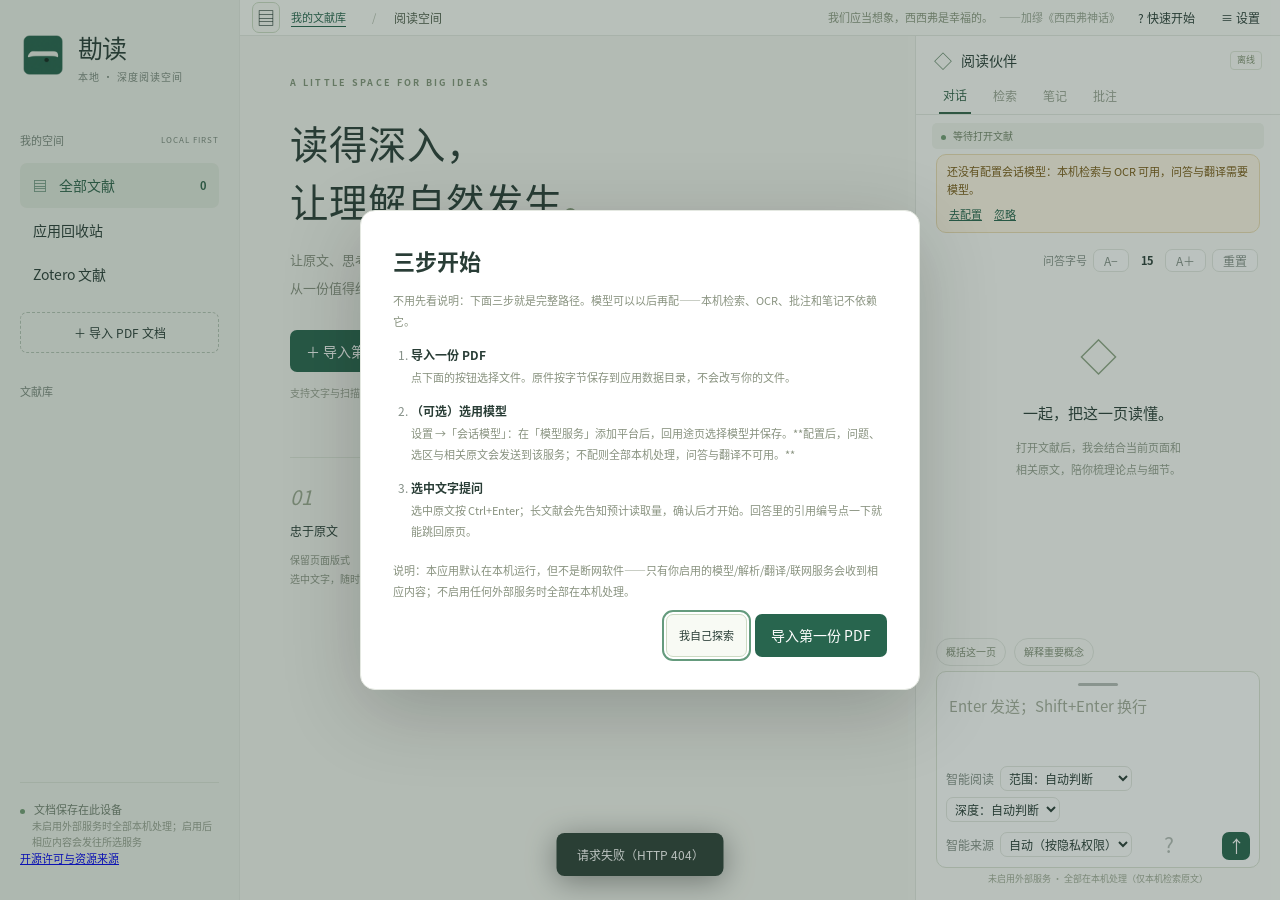
==== commit bf0f5722: "优化添加诸多功能，修复诸多bug，完善表达" ====
--- a/static/index.html
+++ b/static/index.html
@@ -1,5 +1,5 @@
 <!doctype html>
-<html lang="zh-CN"><head><meta charset="utf-8"><meta name="viewport" content="width=device-width, initial-scale=1"><title>勘读 · KanRead</title><link rel="icon" type="image/png" sizes="512x512" href="/static/icon.png?v=__ASSET_VERSION__"><link rel="icon" type="image/png" sizes="256x256" href="/static/icon-256.png?v=__ASSET_VERSION__"><link rel="stylesheet" href="/static/style.css?v=__ASSET_VERSION__"></head>
+<html lang="zh-CN"><head><meta charset="utf-8"><meta name="viewport" content="width=device-width, initial-scale=1"><title>勘读 · KanRead</title><link rel="icon" type="image/png" sizes="512x512" href="/static/icon.png?v=__ASSET_VERSION__"><link rel="icon" type="image/png" sizes="256x256" href="/static/icon-256.png?v=__ASSET_VERSION__"><link rel="stylesheet" href="/static/style.css?v=__ASSET_VERSION__"><link rel="stylesheet" href="/static/masks.css?v=__ASSET_VERSION__"><link rel="stylesheet" href="/static/maintenance.css?v=__ASSET_VERSION__"><link rel="stylesheet" href="/static/filehealth.css?v=__ASSET_VERSION__"><link rel="stylesheet" href="/static/onboarding.css?v=__ASSET_VERSION__"><link rel="stylesheet" href="/static/zotero-migrate.css?v=__ASSET_VERSION__"><link rel="stylesheet" href="/static/doc-nav.css?v=__ASSET_VERSION__"><link rel="stylesheet" href="/static/network.css?v=__ASSET_VERSION__"><link rel="stylesheet" href="/static/budget-confirm.css?v=__ASSET_VERSION__"><link rel="stylesheet" href="/static/translation-align.css?v=__ASSET_VERSION__"></head>
 <body>
 <aside class="library">
   <a class="brand" href="/"><img class="brand-mark" src="/static/icon-256.png?v=__ASSET_VERSION__" alt="" width="46" height="46"><span class="brand-name">勘读<small>本地 · 深度阅读空间</small></span></a>
@@ -7,7 +7,7 @@
   <button id="library-home" class="nav active">▤ <span>全部文献</span><b id="count">0</b></button>
   <button class="nav" data-library-view="trash">应用回收站</button><button class="nav" data-library-view="zotero">Zotero 文献</button><button id="import" class="import">＋ 导入 PDF 文档</button><input id="file" type="file" accept=".pdf,application/pdf" hidden>
   <div class="section-label list-heading">文献库</div><div id="documents"></div>
-  <div class="local-status"><i></i> 文档保存在此设备<small>阅读、检索与笔记可离线使用</small><a href="/legal/NOTICE.html" target="_blank" rel="noopener">开源许可与资源来源</a></div>
+  <div class="local-status"><i></i> 文档保存在此设备<small>未启用外部服务时全部本机处理；启用后相应内容会发往所选服务</small><a href="/legal/NOTICE.html" target="_blank" rel="noopener">开源许可与资源来源</a></div>
 </aside>
 <main>
   <header><div class="breadcrumb"><button id="breadcrumb-home" title="返回文献工作台">我的文献库</button> <span>/</span> <strong id="doc-title">阅读空间</strong></div><div class="header-right"><p class="epigraph">我们应当想象，西西弗是幸福的。<cite>——加缪《西西弗神话》</cite></p><button id="settings" class="icon-button">≡ <span>设置</span></button></div></header>
@@ -26,7 +26,7 @@
     <aside class="assistant-panel"><div class="panel-title"><span class="spark">◇</span><b>阅读伙伴</b><span id="model-badge">离线</span></div>
       <div class="tabs"><button class="active" data-tab="chat">对话</button><button data-tab="search">检索</button><button data-tab="notes">笔记</button><button data-tab="annotations">批注</button></div>
       <div id="context" class="context"><i></i><span>等待打开文献</span></div>
-      <section id="chat-tab" class="tab-content"><div class="chat-toolbar" role="group" aria-label="问答字号"><span>问答字号</span><button type="button" id="chat-font-down" aria-label="减小问答字号">A−</button><output id="chat-font-value" aria-live="polite">15</output><button type="button" id="chat-font-up" aria-label="增大问答字号">A＋</button><button type="button" id="chat-font-reset">重置</button></div><div id="messages" class="messages"><div class="chat-intro"><span>◇</span><h2>一起，把这一页读懂。</h2><p>打开文献后，我会结合当前页面和<br>相关原文，陪你梳理论点与细节。</p></div></div><div id="selection" hidden><div>选中的原文 <span id="selection-origin"></span><button id="edit-selection" hidden>编辑</button><button id="clear-selection">×</button></div><p></p><textarea id="selection-editor" rows="4" aria-label="可校对的选文" placeholder="识别结果可以在这里直接修改，改完点「完成」" hidden></textarea></div><div class="suggestions"><button data-question="请概括当前页的核心论点">概括这一页</button><button data-question="请解释当前页的重要概念">解释重要概念</button></div><form id="chat-form"><textarea id="question" rows="3" placeholder="Enter 发送；Shift / Ctrl + Enter 换行" aria-label="向阅读伙伴提问"></textarea><div class="compose-bottom"><label class="reading-picker"><span>智能阅读</span><select id="reading-scope" aria-label="阅读范围" title="读哪里：本页与相邻页 / 整篇文献 / 跨文献"><option value="auto">范围：自动判断</option><option value="local">范围：本页与相邻页</option><option value="document">范围：整篇文献</option><option value="corpus">范围：跨文献</option></select><select id="reading-rigor" aria-label="阅读深度" title="读多深：是否做缺口回读"><option value="auto">深度：自动判断</option><option value="fast">深度：快速</option><option value="standard">深度：标准</option><option value="exhaustive">深度：全面核查</option></select></label><label class="reading-picker"><span>智能来源</span><select id="source-policy" aria-label="来源策略" title="能不能用文献以外的来源"><option value="auto">自动（按隐私权限）</option><option value="document_only">仅文献</option></select></label><input id="cross-book" type="checkbox" hidden="hidden"><input id="whole-doc" type="checkbox" hidden="hidden"><input id="use-knowledge" type="checkbox" hidden="hidden"><input id="use-web" type="checkbox" hidden="hidden"><select id="mode" aria-label="阅读模式" hidden><option value="close">精读</option><option value="broad">泛读</option></select><button id="reading-help" class="reading-help" type="button" aria-haspopup="dialog" title="这些选项分别会做什么" aria-label="选项说明">?</button><button id="send" class="primary" type="submit" title="发送">↑</button></div></form><dialog id="reading-help-dialog" class="reading-help-dialog" aria-label="智能阅读与智能来源说明"><h3>智能阅读 / 智能来源会做什么</h3><p id="reading-hint" class="reading-hint" role="status" aria-live="polite"></p><p class="hint">换一个选项，这里的内容会跟着变；文案描述的是程序里真实发生的事。</p><form method="dialog"><button class="primary" type="submit">知道了</button></form></dialog><p id="mode-help" class="mode-help" hidden>精读：优先选段与邻页，解释概念、论据和推理。</p><div id="web-options" hidden><small>自动规划搜索主题，默认发送前确认。平台和隐私权限在「设置」管理。</small></div><div class="privacy-caption" id="privacy">未连接模型 · 仅展示本地检索原文</div></section>
+      <section id="chat-tab" class="tab-content"><div class="chat-toolbar" role="group" aria-label="问答字号"><span>问答字号</span><button type="button" id="chat-font-down" aria-label="减小问答字号">A−</button><output id="chat-font-value" aria-live="polite">15</output><button type="button" id="chat-font-up" aria-label="增大问答字号">A＋</button><button type="button" id="chat-font-reset">重置</button></div><div id="messages" class="messages"><div class="chat-intro"><span>◇</span><h2>一起，把这一页读懂。</h2><p>打开文献后，我会结合当前页面和<br>相关原文，陪你梳理论点与细节。</p></div></div><div id="selection" hidden><div>选中的原文 <span id="selection-origin"></span><button id="edit-selection" hidden>编辑</button><button id="clear-selection">×</button></div><p></p><textarea id="selection-editor" rows="4" aria-label="可校对的选文" placeholder="识别结果可以在这里直接修改，改完点「完成」" hidden></textarea></div><div class="suggestions"><button data-question="请概括当前页的核心论点">概括这一页</button><button data-question="请解释当前页的重要概念">解释重要概念</button></div><form id="chat-form"><textarea id="question" rows="3" placeholder="Enter 发送；Shift / Ctrl + Enter 换行" aria-label="向阅读伙伴提问"></textarea><div class="compose-bottom"><label class="reading-picker"><span>智能阅读</span><select id="reading-scope" aria-label="阅读范围" title="读哪里：本页与相邻页 / 整篇文献 / 跨文献"><option value="auto">范围：自动判断</option><option value="local">范围：本页与相邻页</option><option value="document">范围：整篇文献</option><option value="corpus">范围：跨文献</option></select><select id="reading-rigor" aria-label="阅读深度" title="读多深：是否做缺口回读"><option value="auto">深度：自动判断</option><option value="fast">深度：快速</option><option value="standard">深度：标准</option><option value="exhaustive">深度：全面核查</option></select></label><label class="reading-picker"><span>智能来源</span><select id="source-policy" aria-label="来源策略" title="能不能用文献以外的来源"><option value="auto">自动（按隐私权限）</option><option value="document_only">仅文献</option></select></label><input id="cross-book" type="checkbox" hidden="hidden"><input id="whole-doc" type="checkbox" hidden="hidden"><input id="use-knowledge" type="checkbox" hidden="hidden"><input id="use-web" type="checkbox" hidden="hidden"><select id="mode" aria-label="阅读模式" hidden><option value="close">精读</option><option value="broad">泛读</option></select><button id="reading-help" class="reading-help" type="button" aria-haspopup="dialog" title="这些选项分别会做什么" aria-label="选项说明">?</button><button id="send" class="primary" type="submit" title="发送">↑</button></div></form><dialog id="reading-help-dialog" class="reading-help-dialog" aria-label="智能阅读与智能来源说明"><h3>智能阅读 / 智能来源会做什么</h3><p id="reading-hint" class="reading-hint" role="status" aria-live="polite"></p><p class="hint">换一个选项，这里的内容会跟着变；文案描述的是程序里真实发生的事。</p><form method="dialog"><button class="primary" type="submit">知道了</button></form></dialog><p id="mode-help" class="mode-help" hidden>精读：优先选段与邻页，解释概念、论据和推理。</p><div id="web-options" hidden><small>自动规划搜索主题，默认发送前确认。平台和隐私权限在「设置」管理。</small></div><div class="privacy-caption" id="privacy">未启用外部服务 · 全部在本机处理（仅本机检索原文）</div></section>
       <section id="search-tab" class="tab-content" hidden><form id="search-form" class="search-form"><input id="search-query" placeholder="搜索概念、关键词…" required aria-label="检索词"><button class="primary">检索</button></form><p class="hint">搜索范围与模式沿用对话下方设置。</p><div id="search-results"></div></section>
       <section id="notes-tab" class="tab-content" hidden><div class="notes-head"><span>把理解写下来</span><button id="export">↓ 导出 Markdown</button></div><form id="note-form"><textarea id="note-content" rows="5" placeholder="记录此页的想法，选中的原文将一并保存…" required></textarea><button class="primary">保存笔记</button></form><div id="notes"></div></section>
       <section id="annotations-tab" class="tab-content" hidden><p class="hint">选文可标记高亮、下划线或段落侧线；扫描页可直接框选。此处添加整页批注，原 PDF 不改写。</p><button id="new-annotation" class="secondary">＋ 添加批注</button><button id="undo-annotation" hidden>撤销删除</button><div id="annotations"></div></section>
@@ -39,12 +39,12 @@
 <dialog id="search-plan-dialog"><h2>确认公开搜索主题</h2><p id="plan-description"></p><ul id="plan-queries"></ul><p>只有这些关键词会发送到搜索平台。不满意可取消，并在设置中收紧权限后重试。</p><div class="dialog-actions"><button id="plan-cancel">取消联网</button><button id="plan-approve" class="primary">允许本次搜索</button></div></dialog>
 <dialog id="purge-dialog"><form id="purge-form"><h2>彻底删除应用数据</h2><p id="purge-description"></p><input id="purge-name" aria-label="确认文献完整名称" required><div class="dialog-actions"><button type="button" id="purge-cancel">取消</button><button class="primary">永久删除</button></div></form></dialog>
 <dialog id="settings-dialog" aria-labelledby="settings-title">
-  <div class="settings-heading"><div><div class="eyebrow">YOUR MODELS, YOUR WORKSPACE</div><h2 id="settings-title">设置</h2><p>云端或本地，每一步都由你选择。</p></div><button id="settings-close" class="close" aria-label="关闭设置">×</button></div>
+  <div class="settings-heading"><div><div class="eyebrow">YOUR MODELS, YOUR WORKSPACE</div><h2 id="settings-title">设置</h2><p>云端或本机由你选择；启用模型、解析、翻译或联网服务后，相应内容会发送到所选服务。</p></div><button id="settings-close" class="close" aria-label="关闭设置">×</button></div>
   <p class="builtin-note">无需 API 的基础能力已内置：TF-IDF 稀疏向量、词项重排序及中英文 OCR。以下可选服务用于升级语义理解；不会自动下载其他模型。</p><div class="model-flow"><span>问题范围 <small>确定需要读什么</small></span><b>→</b><span>连续原文 <small>需要时检索定位</small></span><b>→</b><span>会话模型 <small>一次或分批完整阅读</small></span></div>
   <div class="settings-body">
     <nav class="settings-nav" aria-label="设置栏目"><div class="settings-group">AI 与检索</div><button type="button" class="active" data-setting-tab="chat">◇ 会话模型<small>解释、总结与阅读问答</small></button><button type="button" data-setting-tab="embedding">◎ Embedding<small>RAG · 语义检索</small></button><button type="button" data-setting-tab="rerank">⇅ Rerank<small>RAG · 重排序，可选</small></button><button type="button" data-setting-tab="web">联网搜索<small>平台与隐私权限</small></button><div class="settings-group">交互</div><button type="button" data-setting-tab="speech">语音输入与播报</button><button type="button" data-setting-tab="shortcuts">快捷键与阅读</button><div class="settings-group">文献来源</div><button type="button" data-setting-tab="zotero">Zotero<small>本机 / 云端 / 坚果云</small></button></nav>
     <div class="settings-panels"><form id="model-settings-form" novalidate><div id="model-profile-panels"></div></form><section id="speech-settings-panel" class="model-profile" hidden></section><section id="shortcut-settings-panel" class="model-profile" hidden></section><section id="web-settings-panel" class="model-profile" hidden></section><section id="zotero-settings-panel" class="model-profile" hidden></section></div>
   </div>
-  <div class="settings-footer"><div id="settings-feedback" role="status">设置仅保存到此设备，保存后立即生效。</div><div class="settings-save-row"><span>密钥使用 Windows 账户加密保存 · <a href="/legal/NOTICE.html" target="_blank" rel="noopener">授权声明</a></span><button id="settings-save" class="primary" type="submit" form="model-settings-form">保存全部设置</button></div></div>
+  <div class="settings-footer"><div id="settings-feedback" role="status">设置仅保存到此设备；启用外部服务后，相应内容会发送到所选服务，保存后立即生效。</div><div class="settings-save-row"><span>密钥使用 Windows 账户加密保存 · <a href="/legal/NOTICE.html" target="_blank" rel="noopener">授权声明</a></span><button id="settings-save" class="primary" type="submit" form="model-settings-form">保存全部设置</button></div></div>
 </dialog>
-<script>window.__ASSET_VERSION='__ASSET_VERSION__';</script><script src="/static/boot.js?v=__ASSET_VERSION__"></script></body></html>
+<script>window.__ASSET_VERSION='__ASSET_VERSION__';window.__KANREAD_TOKEN='__LOCAL_TOKEN__';</script><script src="/static/boot.js?v=__ASSET_VERSION__"></script></body></html>
--- a/static/masks.css
+++ b/static/masks.css
@@ -0,0 +1,84 @@
+/* 「无关区域」屏蔽（页眉/页脚/页码/水印）的视觉层。
+   遮罩层在页面图像之上、批注高亮之下：既能看见"这块被屏蔽"，又不遮住用户已有的批注。 */
+
+#mask-layer{position:absolute;inset:0;z-index:1;pointer-events:none;overflow:visible}
+
+.mask-region{
+  position:absolute;
+  border:1px solid rgba(40,101,78,.55);
+  background:repeating-linear-gradient(45deg,rgba(40,101,78,.20) 0 6px,rgba(40,101,78,.06) 6px 12px);
+  border-radius:2px;
+  pointer-events:none;
+}
+
+.mask-region-label{
+  position:absolute;
+  left:4px;
+  top:2px;
+  font-size:9px;
+  line-height:1.4;
+  letter-spacing:.5px;
+  color:#2f634b;
+  background:#fffdf5cc;
+  border:1px solid rgba(40,101,78,.25);
+  border-radius:4px;
+  padding:0 4px;
+  white-space:nowrap;
+}
+
+/* 正在拖拽的框：虚线 + 浅色填充，与"已保存的斜线遮罩"区分。 */
+#mask-drag{
+  position:absolute;
+  display:none;
+  z-index:2;
+  border:1px dashed var(--accent);
+  background:rgba(40,101,78,.10);
+  pointer-events:none;
+}
+
+#paper.masking{cursor:crosshair}
+/* 屏蔽模式下文字层不接收指针：这个模式里拖拽是画区域，不是选文字。 */
+#paper.masking #text-layer{pointer-events:none;user-select:none;-webkit-user-select:none}
+#paper.masking #page-image{filter:saturate(.96)}
+
+.toolbar button.active{background:#dfe8dc;color:#2f634b;box-shadow:inset 0 0 0 1px #b9cdb5}
+
+.mask-dialog{max-width:min(560px,92vw);border:1px solid var(--line);border-radius:12px;padding:18px 20px;color:var(--ink);background:var(--paper)}
+.mask-dialog::backdrop{background:rgba(0,0,0,.35)}
+.mask-dialog h2{margin:0 0 8px;font-size:16px}
+.mask-dialog p{margin:0 0 10px;font-size:12px;line-height:1.8;color:#69776c}
+.mask-region-summary{font-variant-numeric:tabular-nums;color:#3f5a4a;font-size:11px}
+
+.mask-scope-choices{display:flex;flex-direction:column;gap:8px;margin:12px 0 4px}
+.mask-scope-choices label{display:flex;align-items:center;gap:8px;padding:10px 12px;border:1px solid var(--line);border-radius:9px;font-size:12px;cursor:pointer}
+.mask-scope-choices label:has(input:checked){border-color:#9db99b;background:#f1f6ee}
+.mask-scope-choices input{width:16px;height:16px;flex:0 0 16px;margin:0}
+
+.mask-manager-dialog{width:min(640px,92vw);max-height:min(720px,88vh);overflow:auto}
+
+.mask-index-status{
+  padding:8px 10px;
+  border-radius:8px;
+  background:#f1f4ec;
+  border:1px solid var(--line);
+  font-size:11px;
+  line-height:1.8;
+  color:#4f6355;
+}
+
+.mask-manager-list{display:flex;flex-direction:column;gap:8px;margin:12px 0 4px}
+.mask-rule{display:flex;align-items:center;justify-content:space-between;gap:12px;padding:10px 12px;border:1px solid var(--line);border-radius:9px;background:#fbfcf8}
+.mask-rule-text{display:flex;flex-direction:column;gap:2px;min-width:0}
+.mask-rule-text strong{font-size:12px;color:var(--ink)}
+.mask-rule-text span{font-size:11px;color:#7b897e;font-variant-numeric:tabular-nums;overflow-wrap:anywhere}
+.mask-rule button{padding:6px 12px;border:1px solid #c9a6a0;color:#a4442f;font-size:12px;flex-shrink:0}
+.mask-rule button:hover{background:#f7e6e1}
+.mask-rule button:disabled{opacity:.45;cursor:wait}
+
+/* 屏幕阅读器公告：视觉上隐藏，但读屏会念出"进入屏蔽模式 / 正在重建索引"等状态。 */
+.mask-live{position:absolute;width:1px;height:1px;margin:-1px;padding:0;overflow:hidden;clip-path:inset(50%);white-space:nowrap;border:0}
+
+@media(max-width:700px){
+  .mask-rule{align-items:flex-start;flex-direction:column}
+  .mask-rule button{width:100%}
+}
--- a/static/maintenance.css
+++ b/static/maintenance.css
@@ -0,0 +1,24 @@
+/* 「数据与更新」维护面板：事实表格、操作按钮、诊断包列表与一键更新命令。 */
+.maintenance-panel h4{margin:22px 0 8px;font-size:14px}
+.maintenance-panel p{margin:0 0 8px}
+.maintenance-facts{margin:16px 0 12px;border:1px solid var(--line);border-radius:8px;background:#fff}
+.maintenance-fact{display:flex;gap:14px;padding:10px 14px;border-bottom:1px solid var(--line);font-size:12px;align-items:baseline;flex-wrap:wrap}
+.maintenance-fact:last-child{border-bottom:0}
+.maintenance-fact-label{flex:0 0 96px;color:#6e806c;font-weight:600}
+.maintenance-fact-value{flex:1;min-width:0;overflow-wrap:anywhere}
+.maintenance-path{font-family:Consolas,'Cascadia Mono',monospace;font-size:11px;background:#f2f5ed;padding:2px 6px;border-radius:4px;overflow-wrap:anywhere}
+.maintenance-inline{display:flex;gap:10px;align-items:center;flex-wrap:wrap}
+.maintenance-actions{display:flex;gap:8px;flex-wrap:wrap;margin:14px 0}
+.maintenance-actions button{font-size:12px;padding:9px 14px}
+.maintenance-status{margin:6px 0 12px;font-size:11px;color:#6e806c;min-height:1.4em;overflow-wrap:anywhere}
+.maintenance-status.error{color:#b4553f}
+.maintenance-list{margin:10px 0 4px}
+.maintenance-package-list{margin:6px 0;padding-left:18px;font-size:11px;color:#5f6d58}
+.maintenance-package-list li{margin-bottom:4px;overflow-wrap:anywhere}
+.maintenance-update{margin-top:20px;padding-top:14px;border-top:1px solid var(--line)}
+.maintenance-command-row{display:flex;gap:8px;align-items:flex-start;margin:10px 0;flex-wrap:wrap}
+.maintenance-command{flex:1;min-width:240px;font-family:Consolas,'Cascadia Mono',monospace;font-size:11px;line-height:1.6;background:#f2f5ed;border:1px solid var(--line);border-radius:6px;padding:9px 11px;overflow-wrap:anywhere;white-space:pre-wrap;cursor:text}
+.maintenance-command:focus-visible{outline:2px solid var(--accent);outline-offset:1px}
+.link-button{border:0;background:none;padding:0;color:var(--accent);text-decoration:underline;cursor:pointer;font-size:11px}
+.link-button:hover{text-decoration:none}
+@media(max-width:700px){.maintenance-fact-label{flex-basis:100%}}
--- a/static/filehealth.css
+++ b/static/filehealth.css
@@ -0,0 +1,21 @@
+/* 附件容错样式：正常副本不显示任何东西；只有缺失/变化/未知时才出现标签。 */
+.filehealth-line{margin:8px 0 0}
+.filehealth-badge{display:inline-flex;align-items:center;gap:6px;font-size:11px;line-height:1.5;
+  padding:2px 10px;border-radius:999px;border:1px solid transparent;background:#eef1ec;color:#5b6b60}
+.filehealth-badge::before{content:'';width:6px;height:6px;border-radius:50%;background:currentColor;opacity:.8}
+.filehealth-badge.missing{color:#a03325;background:#fbeae7;border-color:#efc8c0}
+.filehealth-badge.changed{color:#8a6112;background:#fdf3dc;border-color:#ecd7a4}
+.filehealth-badge.unknown{color:#5f6b74;background:#eef1f3;border-color:#d6dde2}
+.filehealth-badge.missing:hover{background:#f7dcd7}
+.filehealth-badge.changed:hover{background:#f9eac4}
+.filehealth-badge.unknown:hover{background:#e4e9ed}
+
+.filehealth-dialog{width:min(540px,92vw);padding:22px 24px;border:1px solid var(--line,#e4e8e1);
+  border-radius:14px;box-shadow:0 18px 50px #0002}
+.filehealth-dialog h3{margin:0 0 10px;font-size:18px}
+.filehealth-dialog .filehealth-detail{margin:0 0 10px;font-size:13px;color:#8a4a3a;
+  background:#fdf3ef;border:1px solid #f1d8cf;border-radius:8px;padding:9px 11px}
+.filehealth-dialog .filehealth-storage{margin:0 0 6px;font-size:12px;color:#55655b}
+.filehealth-dialog .filehealth-location{margin:0 0 6px;font-size:11px;color:#7a877e;overflow-wrap:anywhere}
+.filehealth-dialog .filehealth-feedback{margin:8px 0 0;font-size:12px;color:#3d6b51;min-height:1.2em}
+.filehealth-dialog .filehealth-actions{flex-wrap:wrap;justify-content:flex-end}
--- a/static/onboarding.css
+++ b/static/onboarding.css
@@ -0,0 +1,35 @@
+/* 首次使用引导与「快速开始」帮助层。
+   只使用既有样式变量（--ink/--muted/--accent/--line），不引入新配色，
+   避免和主界面的"纸质 + 墨绿"观感打架。 */
+
+.onboarding-steps{margin:0 0 14px;padding:16px 18px;border:1px solid var(--line);border-radius:14px;background:#fbfcf7}
+.onboarding-steps-head{display:flex;align-items:center;justify-content:space-between;gap:10px;margin-bottom:8px}
+.onboarding-steps-head strong{font-size:13px;color:var(--ink)}
+.onboarding-ol{margin:0;padding-left:18px;display:grid;gap:6px;font-size:12px;color:var(--muted)}
+.onboarding-ol strong{color:var(--ink);margin-right:6px}
+.onboarding-ol .hint{display:inline;margin:0}
+.onboarding-actions{display:flex;gap:8px;margin-top:12px;flex-wrap:wrap}
+
+.link-button{background:none;border:0;padding:0 2px;color:var(--accent);text-decoration:underline;font-size:11px;cursor:pointer}
+.link-button:hover{color:var(--ink)}
+
+.onboarding-note{display:flex;align-items:center;gap:8px;flex-wrap:wrap;margin:0 0 10px;padding:8px 10px;border-radius:10px;background:#fff7e6;border:1px solid #ecdcb4;color:#7a5a17;font-size:11px}
+.onboarding-note span{flex:1 1 auto;min-width:180px}
+
+.onboarding-help{max-width:640px}
+.onboarding-help-head h2{margin:0 0 4px;font-size:18px;color:var(--ink)}
+.onboarding-help-head p{margin:0}
+.onboarding-help-list{display:grid;gap:2px;margin:14px 0 4px;max-height:52vh;overflow:auto}
+.onboarding-help-row{display:flex;align-items:center;justify-content:space-between;gap:14px;padding:10px 0;border-bottom:1px solid var(--line)}
+.onboarding-help-row:last-child{border-bottom:0}
+.onboarding-help-text{flex:1 1 auto;min-width:0}
+.onboarding-help-text strong{display:block;font-size:13px;color:var(--ink)}
+.onboarding-help-text p{margin:2px 0 0}
+.onboarding-status{margin:10px 0 0;font-size:11px;color:var(--muted);background:#f6f8f2;border:1px solid var(--line);border-radius:10px;padding:8px 10px}
+
+.onboarding-first-run{max-width:560px}
+.onboarding-first-run h2{margin:0 0 6px;color:var(--ink)}
+.onboarding-first-run .onboarding-ol{margin-top:14px;font-size:12px}
+.onboarding-first-run .onboarding-ol li{margin-bottom:8px;color:var(--muted)}
+.onboarding-first-run .onboarding-ol li strong{display:block;margin:0 0 2px}
+.onboarding-first-run .onboarding-ol p{margin:0}
--- a/static/zotero-migrate.css
+++ b/static/zotero-migrate.css
@@ -0,0 +1,16 @@
+/* 从 Zotero 导入批注：预览与结果对话框。
+   只复用既有变量与按钮样式，不引入新配色。 */
+
+.zotero-migrate{max-width:680px;max-height:86vh;overflow:auto}
+.zotero-migrate h2{margin:0 0 10px;font-size:18px;color:var(--ink)}
+.zotero-migrate-summary{background:#fbfcf7;border:1px solid var(--line);border-radius:12px;padding:12px 14px}
+.zotero-migrate-line{margin:0 0 4px;font-size:12px;color:var(--ink)}
+.zotero-migrate-line:last-of-type{margin-bottom:0}
+.zotero-migrate-summary .hint{margin:8px 0 0}
+.zotero-migrate-warning{margin:10px 0 0;padding:8px 10px;border-radius:10px;background:#fff7e6;border:1px solid #ecdcb4;color:#7a5a17;font-size:11px}
+.zotero-migrate-items{margin:12px 0 0;display:grid;gap:8px;max-height:44vh;overflow:auto}
+.zotero-migrate-item{border:1px solid var(--line);border-radius:10px;padding:8px 10px;font-size:12px}
+.zotero-migrate-item strong{margin-right:8px;color:var(--ink)}
+.zotero-migrate-item blockquote{margin:6px 0 4px;padding-left:8px;border-left:3px solid var(--line);color:#4a5a50}
+.zotero-migrate-item p{margin:4px 0 0;color:var(--ink)}
+.zotero-migrate-item p.hint{color:var(--muted)}
--- a/static/doc-nav.css
+++ b/static/doc-nav.css
@@ -0,0 +1,26 @@
+/* 文档导航层（试点）对话框：阅读工具栏入口 + 状态/开关/节点预览。
+   只描述这一功能自己的区块；对话框底色、按钮与动作行沿用 style.css 的既有类。 */
+
+.doc-nav-dialog{width:min(620px,92vw);max-height:82vh;overflow:auto;padding:18px 20px;
+  border:1px solid var(--line,#e4e8e1);border-radius:12px;background:var(--paper,#fff);color:var(--ink,#293d36)}
+.doc-nav-dialog::backdrop{background:rgba(0,0,0,.35)}
+.doc-nav-dialog h2{margin:0 0 8px;font-size:17px}
+.doc-nav-hint{margin:0;font-size:11px;color:#7c8972;line-height:1.7}
+.doc-nav-status{margin:12px 0 6px;padding:8px 10px;border-radius:7px;background:#f1f5ec;
+  font-size:12px;line-height:1.6;overflow-wrap:anywhere}
+.doc-nav-toggle{display:flex;align-items:center;gap:7px;margin:10px 0;font-size:12px;cursor:pointer}
+.doc-nav-toggle input{width:16px;height:16px;margin:0;accent-color:var(--accent,#28654e)}
+.doc-nav-note{margin:4px 0 0;font-size:10px;color:#7c8972;line-height:1.6}
+.doc-nav-nodes{margin:10px 0 0;max-height:34vh;overflow:auto;border:1px solid var(--line,#e4e8e1);
+  border-radius:8px;padding:6px 8px;background:#fbfcf8}
+.doc-nav-list-head{margin:4px 0 6px;font-size:10px;color:#859088}
+.doc-nav-node{display:flex;align-items:baseline;gap:8px;padding:5px 2px;border-bottom:1px dashed #e6eae2;font-size:12px}
+.doc-nav-node:last-child{border-bottom:0}
+.doc-nav-node-page{flex:0 0 auto;color:var(--accent,#28654e);font-size:11px;min-width:52px}
+.doc-nav-node-label{flex:1 1 auto;min-width:0;overflow:hidden;text-overflow:ellipsis;white-space:nowrap}
+.doc-nav-node-kind{flex:0 0 auto;font-size:10px;color:#8b9880;border:1px solid #e2e7dd;border-radius:6px;padding:1px 5px}
+.doc-nav-empty{margin:6px 0;font-size:11px;color:#859088}
+.doc-nav-actions{display:flex;justify-content:flex-end;gap:8px;margin-top:14px;flex-wrap:wrap}
+.doc-nav-actions button{padding:7px 12px;border:1px solid var(--line,#e4e8e1);border-radius:7px}
+.doc-nav-actions .primary{background:#dfe8dc;color:var(--accent,#28654e);border-color:#c9d8c4}
+.doc-nav-actions .danger{color:#a8462f;border-color:#e2c3ba;background:#fdf6f4}
--- a/static/network.css
+++ b/static/network.css
@@ -0,0 +1,20 @@
+/* 「网络」设置面板：三态代理、检测事实表格、连接自检结果。 */
+.network-panel h4{margin:22px 0 8px;font-size:14px}
+.network-panel p{margin:0 0 8px}
+.network-detected{margin:16px 0 12px;border:1px solid var(--line);border-radius:8px;background:#fff}
+.network-fact{display:flex;gap:14px;padding:10px 14px;border-bottom:1px solid var(--line);font-size:12px;align-items:baseline;flex-wrap:wrap}
+.network-fact:last-child{border-bottom:0}
+.network-fact-label{flex:0 0 118px;color:#6e806c;font-weight:600}
+.network-fact-value{flex:1;min-width:0;overflow-wrap:anywhere}
+.network-form{margin:6px 0 4px}
+.network-manual{margin:10px 0 4px;padding:10px 12px;border:1px solid var(--line);border-radius:8px;background:#f7f9f4}
+.network-actions{display:flex;gap:8px;flex-wrap:wrap;margin:12px 0 8px}
+.network-actions button{font-size:12px;padding:9px 14px}
+.network-status{margin:6px 0 12px;font-size:11px;color:#6e806c;min-height:1.4em;overflow-wrap:anywhere}
+.network-status.error{color:#b4553f}
+.network-probe{margin-top:20px;padding-top:14px;border-top:1px solid var(--line)}
+.network-probe-result{margin:8px 0 4px;padding:10px 12px;border:1px solid var(--line);border-radius:6px;
+  background:#f2f5ed;font-size:12px;line-height:1.6;overflow-wrap:anywhere;white-space:pre-wrap}
+.network-probe-result:empty{display:none}
+.network-probe-result.error{border-color:#d8b4a8;background:#fbf1ee;color:#8d3f2c}
+@media(max-width:700px){.network-fact-label{flex-basis:100%}}
--- a/static/budget-confirm.css
+++ b/static/budget-confirm.css
@@ -0,0 +1,9 @@
+/* 发送前预算确认对话框。复用既有变量与按钮样式，不引入新配色。 */
+
+.budget-confirm{max-width:520px}
+.budget-confirm h2{margin:0 0 10px;font-size:18px;color:var(--ink)}
+.budget-confirm-facts{background:#fbfcf7;border:1px solid var(--line);border-radius:12px;padding:12px 14px}
+.budget-confirm-facts p{margin:0 0 6px;font-size:12px;color:var(--ink);display:flex;gap:10px;flex-wrap:wrap}
+.budget-confirm-facts p:last-child{margin-bottom:0}
+.budget-confirm-facts strong{color:var(--muted);font-weight:400;min-width:64px}
+.budget-confirm .hint{margin:10px 0 0}
--- a/static/translation-align.css
+++ b/static/translation-align.css
@@ -0,0 +1,64 @@
+/* 原文 ↔ 译文双向定位与滚动同步（段级）的样式。
+   两层框都画在 #paper 上、不接收指针：阅读、选文与批注的既有交互不受影响。 */
+
+/* 译文栏状态栏里的「同步滚动」开关（默认不勾）。 */
+.translation-sync{
+  display:flex;
+  align-items:center;
+  gap:6px;
+  font-size:11px;
+  color:#5f6f63;
+  cursor:pointer;
+  white-space:nowrap;
+  margin-left:auto;
+}
+.translation-sync input{width:14px;height:14px;margin:0;accent-color:var(--accent);flex:0 0 14px}
+.translation-sync:hover{color:var(--accent)}
+.translation-sync:has(input:checked){color:var(--accent);font-weight:600}
+
+/* 原文页上的定位框：比既有 .translation-source-layer（z-index 4 的填充块）高一层，
+   描边不会被填充盖住；指针穿透，不挡选文/批注/框选。 */
+.translation-align-layer{position:absolute;inset:0;z-index:5;pointer-events:none;overflow:visible}
+.translation-align-layer[hidden]{display:none!important}
+.translation-align-box{position:absolute;border-radius:2px;pointer-events:none}
+
+/* 悬停预览：细虚线描边，不与既有悬停高亮（填充块）抢视觉。 */
+.translation-align-layer.hover .translation-align-box{
+  border:1px dashed #3f8563;
+  background:rgba(169,208,167,.14);
+}
+
+/* 点击定位：更实的描边 + 浅填充，持续时间较长（12 秒后自动收起）。 */
+.translation-align-layer.pin .translation-align-box{
+  border:2px solid #2f7d5a;
+  background:rgba(143,198,165,.22);
+  box-shadow:inset 0 0 0 1px rgba(255,255,255,.65);
+}
+
+/* 反向定位（点原文 → 译文段）：译文段短暂高亮，约 1.6 秒后淡出。 */
+.translation-align-flash{
+  border-radius:5px;
+  outline:2px solid #6f9f7d;
+  outline-offset:2px;
+  animation:translation-align-flash 1.6s ease-out 1;
+}
+@keyframes translation-align-flash{
+  0%{background:#cfe8d8}
+  70%{background:rgba(207,232,216,.35)}
+  100%{background:transparent}
+}
+
+/* 读屏公告：视觉隐藏，但"已定位到原文第 N 页 / 只定位到页"会被念出来。 */
+.translation-align-live{
+  position:absolute;
+  width:1px;height:1px;
+  margin:-1px;padding:0;
+  overflow:hidden;
+  clip-path:inset(50%);
+  white-space:nowrap;
+  border:0;
+}
+
+@media(max-width:850px){
+  .translation-sync{margin-left:0}
+}
